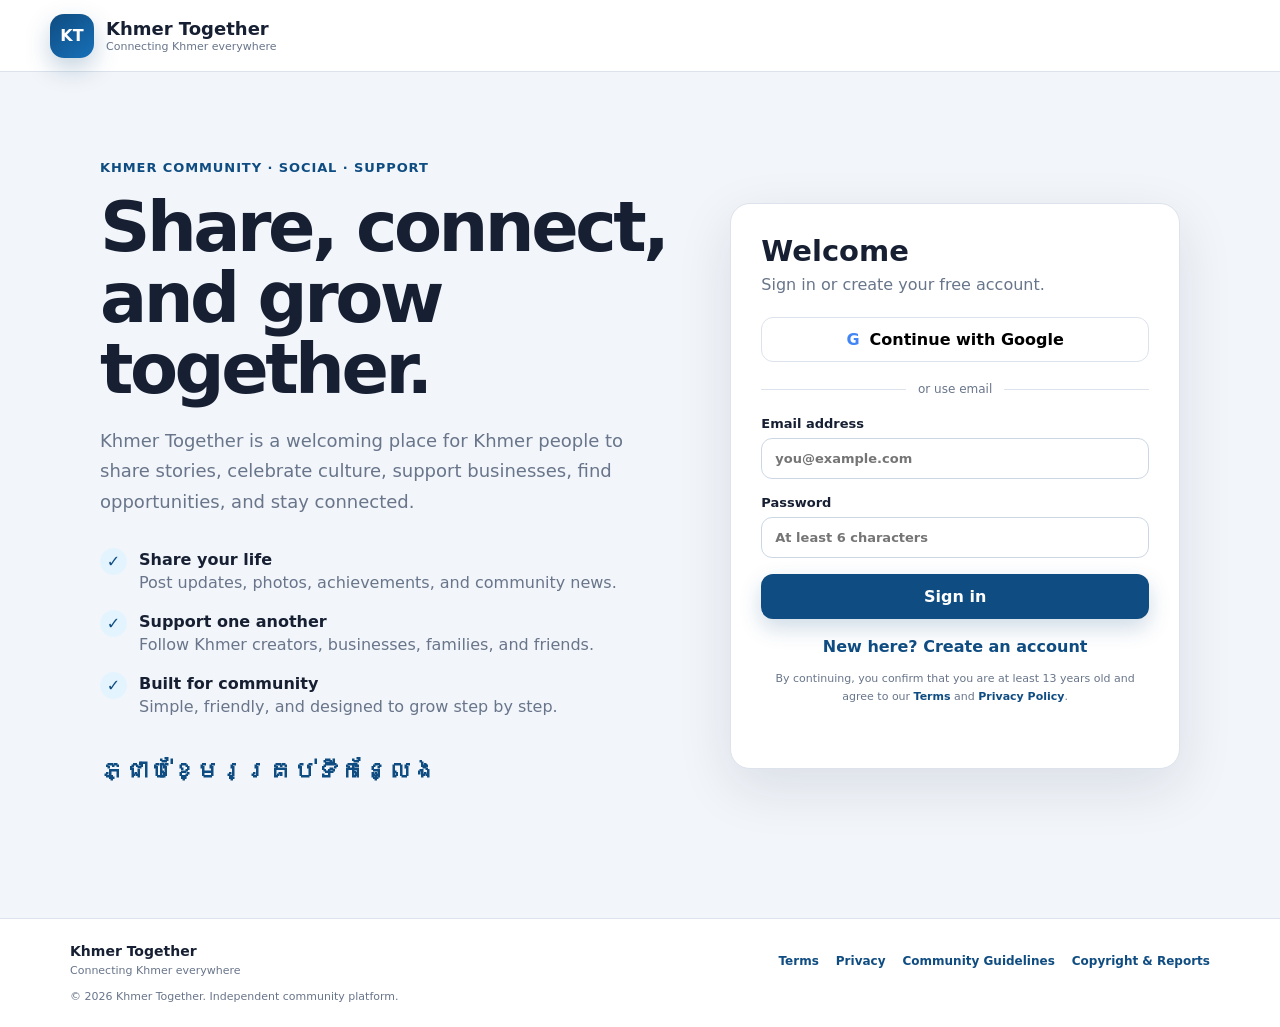
==== index.html @ f13e1568 "Add files via upload" ====
<!doctype html>
<html lang="en">
<head>
  <meta charset="utf-8">
  <meta name="viewport" content="width=device-width,initial-scale=1">
  <meta name="description" content="Khmer Together — a welcoming social community connecting Khmer people everywhere.">
  <meta name="theme-color" content="#0f4c81">
  <title>Khmer Together</title>
  <link rel="icon" href="/favicon.svg" type="image/svg+xml">
  <link rel="stylesheet" href="/styles.css">
</head>
<body>
  <div id="toast" class="toast" role="status" aria-live="polite"></div>
  <div id="connectionBanner" class="connection-banner hidden" role="status" aria-live="polite">
    <span aria-hidden="true">●</span>
    You are offline. Some information may be outdated until your connection returns.
  </div>

  <header class="topbar">
    <a class="brand" href="/" aria-label="Khmer Together home">
      <span class="brand-mark">KT</span>
      <span>
        <strong>Khmer Together</strong>
        <small>Connecting Khmer everywhere</small>
      </span>
    </a>

    <nav id="topActions" class="top-actions hidden">
      <button id="messageTopButton" class="message-top-button" type="button" aria-label="Open messages" title="Messages">
        <span aria-hidden="true">✉</span>
        <strong id="messageTopBadge" class="message-badge hidden">0</strong>
      </button>
      <button id="notificationBell" class="notification-bell" type="button" aria-label="Open notifications" title="Notifications">
        <span aria-hidden="true">🔔</span>
        <strong id="notificationBellBadge" class="notification-badge hidden">0</strong>
      </button>
      <button id="newPostTop" class="button small primary" type="button">Create post</button>
      <button id="signOutButton" class="button small ghost" type="button">Sign out</button>
    </nav>
  </header>

  <main>
    <section id="authView" class="auth-shell">
      <div class="hero">
        <span class="eyebrow">KHMER COMMUNITY · SOCIAL · SUPPORT</span>
        <h1>Share, connect, and grow together.</h1>
        <p>
          Khmer Together is a welcoming place for Khmer people to share stories,
          celebrate culture, support businesses, find opportunities, and stay connected.
        </p>
        <div class="hero-points">
          <div><span>✓</span><p><strong>Share your life</strong><br>Post updates, photos, achievements, and community news.</p></div>
          <div><span>✓</span><p><strong>Support one another</strong><br>Follow Khmer creators, businesses, families, and friends.</p></div>
          <div><span>✓</span><p><strong>Built for community</strong><br>Simple, friendly, and designed to grow step by step.</p></div>
        </div>
        <p class="khmer-tagline" lang="km">ភ្ជាប់ខ្មែរគ្រប់ទីកន្លែង</p>
      </div>

      <section class="auth-card" aria-labelledby="authTitle">
        <h2 id="authTitle">Welcome</h2>
        <p class="muted">Sign in or create your free account.</p>

        <button id="googleButton" class="button google" type="button">
          <span class="google-icon">G</span> Continue with Google
        </button>

        <div class="divider"><span>or use email</span></div>

        <form id="authForm">
          <label>
            Email address
            <input id="emailInput" type="email" autocomplete="email" required placeholder="you@example.com">
          </label>
          <label>
            Password
            <input id="passwordInput" type="password" autocomplete="current-password" minlength="6" required placeholder="At least 6 characters">
          </label>
          <button id="emailAuthButton" class="button primary full" type="submit">Sign in</button>
        </form>

        <button id="toggleAuthMode" class="text-button" type="button">
          New here? Create an account
        </button>

        <p class="auth-legal-note">
          By continuing, you confirm that you are at least 13 years old and agree to our
          <a href="/terms.html">Terms</a> and
          <a href="/privacy.html">Privacy Policy</a>.
        </p>

        <p id="authMessage" class="form-message" role="status"></p>
      </section>
    </section>

    <section id="appView" class="app-shell hidden">
      <aside class="sidebar card">
        <button id="myProfileSummary" class="profile-summary profile-summary-button" type="button" aria-label="Open your public profile">
          <div id="myAvatar" class="avatar large">KT</div>
          <div>
            <strong id="myName">Khmer Together Member</strong>
            <span id="myUsername">@member</span>
          </div>
        </button>

        <button id="editProfileButton" class="button ghost full" type="button">Edit profile</button>
        <button id="mobileSignOutButton" class="button ghost full mobile-sign-out-button" type="button">Sign out</button>

        <nav class="side-nav" aria-label="Main navigation">
          <button class="nav-item active" data-feed="all" type="button"><span>⌂</span> Community feed</button>
          <button class="nav-item" data-feed="following" type="button"><span>♡</span> Following</button>
          <button id="messagesNav" class="nav-item message-nav-item" data-feed="messages" type="button">
            <span>✉</span> Messages
            <strong id="messageNavBadge" class="nav-message-badge hidden">0</strong>
          </button>
          <button id="notificationsNav" class="nav-item notification-nav-item" data-feed="notifications" type="button">
            <span>♢</span> Notifications
            <strong id="notificationNavBadge" class="nav-notification-badge hidden">0</strong>
          </button>
          <button id="membersNav" class="nav-item" data-feed="members" type="button"><span>⌕</span> Find members</button>
          <button id="blockedUsersNav" class="nav-item" data-feed="blocked" type="button"><span>⊘</span> Blocked users</button>
          <button id="accountSettingsNav" class="nav-item" data-feed="settings" type="button"><span>⚙</span> Account settings</button>
          <button id="adminReportsNav" class="nav-item admin-nav hidden" data-feed="admin" type="button"><span>⚑</span> Admin reports</button>
        </nav>

        <div class="community-note">
          <strong>Khmer Together</strong>
          <p>Be kind, respectful, helpful, and proud of our community.</p>
        </div>
      </aside>

      <section class="feed-column">
        <section id="composerCard" class="composer card">
          <div class="composer-row">
            <div id="composerAvatar" class="avatar">KT</div>
            <button id="openComposerButton" class="composer-prompt" type="button">
              Share something with the Khmer community…
            </button>
          </div>
        </section>

        <div id="feedHeading" class="feed-heading">
          <div>
            <button id="sharedPostBackButton" class="shared-post-back hidden" type="button">← Back to community feed</button>
            <h2 id="feedTitle">Community feed</h2>
            <p id="feedSubtitle">Latest posts from Khmer Together members.</p>
          </div>
          <button id="refreshButton" class="icon-button" type="button" title="Refresh feed" aria-label="Refresh feed">↻</button>
        </div>

        <div id="loadingFeed" class="loading-card card">Loading community posts…</div>
        <div id="emptyFeed" class="empty-card card hidden">
          <div class="empty-icon">✦</div>
          <h3>No posts yet</h3>
          <p>Be the first person to share something with the community.</p>
          <button id="emptyCreatePost" class="button primary" type="button">Create the first post</button>
        </div>
        <div id="feed" class="feed"></div>

        <section id="accountSettingsView" class="account-settings-view hidden" aria-labelledby="accountSettingsTitle">
          <div class="settings-page-header">
            <div>
              <span class="mini-badge">ACCOUNT &amp; SECURITY</span>
              <h2 id="accountSettingsTitle">Account settings</h2>
              <p>Manage your sign-in information, sessions, and account.</p>
            </div>
          </div>

          <section class="card settings-card account-overview-card">
            <div class="settings-card-heading">
              <div>
                <h3>Your account</h3>
                <p>Your current Khmer Together sign-in information.</p>
              </div>
            </div>
            <dl class="account-details-list">
              <div><dt>Email</dt><dd id="settingsCurrentEmail">—</dd></div>
              <div><dt>Username</dt><dd id="settingsCurrentUsername">@member</dd></div>
              <div><dt>Sign-in method</dt><dd id="settingsProvider">—</dd></div>
            </dl>
          </section>

          <section class="card settings-card">
            <div class="settings-card-heading">
              <div>
                <h3>Change email</h3>
                <p>Enter the new email address you want to use.</p>
              </div>
            </div>
            <form id="changeEmailForm" class="settings-form">
              <label>
                New email address
                <input id="newEmailInput" type="email" maxlength="254" autocomplete="email" required placeholder="new-email@example.com">
              </label>
              <p id="changeEmailMessage" class="form-message" role="status"></p>
              <button id="changeEmailButton" class="button primary" type="submit">Update email</button>
            </form>
          </section>

          <section class="card settings-card">
            <div class="settings-card-heading">
              <div>
                <h3>Change password</h3>
                <p>Use at least 12 characters. Google users can create a password here.</p>
              </div>
            </div>
            <form id="changePasswordForm" class="settings-form">
              <div class="settings-two-column">
                <label>
                  Current password (optional)
                  <input id="currentPasswordInput" type="password" maxlength="200" autocomplete="current-password" placeholder="Only if your account uses one">
                </label>
                <label>
                  Verification code (optional)
                  <input id="passwordNonceInput" inputmode="numeric" maxlength="20" autocomplete="one-time-code" placeholder="Code sent by email">
                </label>
              </div>
              <div class="settings-two-column">
                <label>
                  New password
                  <input id="newPasswordInput" type="password" minlength="12" maxlength="200" autocomplete="new-password" required placeholder="At least 12 characters">
                </label>
                <label>
                  Confirm new password
                  <input id="confirmPasswordInput" type="password" minlength="12" maxlength="200" autocomplete="new-password" required placeholder="Type it again">
                </label>
              </div>
              <div class="settings-inline-actions">
                <button id="changePasswordButton" class="button primary" type="submit">Update password</button>
                <button id="sendPasswordCodeButton" class="button ghost" type="button">Send verification code</button>
              </div>
              <p id="changePasswordMessage" class="form-message" role="status"></p>
            </form>
          </section>

          <section class="card settings-card">
            <div class="settings-card-heading">
              <div>
                <h3>Signed-in devices</h3>
                <p>End Khmer Together sessions on this device and your other devices.</p>
              </div>
            </div>
            <button id="signOutEverywhereButton" class="button ghost" type="button">Sign out on all devices</button>
            <p id="signOutEverywhereMessage" class="form-message" role="status"></p>
          </section>

          <section class="card settings-card danger-zone-card">
            <div class="settings-card-heading">
              <div>
                <span class="danger-kicker">DANGER ZONE</span>
                <h3>Delete account permanently</h3>
                <p>This removes your active profile, posts, comments, likes, follows, messages, notifications, reports, uploaded photos, and sent voice recordings. This cannot be undone.</p>
              </div>
            </div>
            <button id="openDeleteAccountButton" class="button danger-button" type="button">Delete my account</button>
          </section>
        </section>

        <section id="messagesView" class="messages-view hidden" aria-labelledby="messagesTitle">
          <div class="messages-page-header">
            <div>
              <span class="mini-badge">PRIVATE CONVERSATIONS</span>
              <h2 id="messagesTitle">Messages</h2>
              <p id="messagesSummary">Your one-to-one conversations.</p>
            </div>
            <button id="messagesRefreshButton" class="icon-button" type="button" title="Refresh messages" aria-label="Refresh messages">↻</button>
          </div>

          <div id="messagesLoading" class="loading-card card hidden">Loading conversations…</div>
          <div id="messagesEmpty" class="empty-card card hidden">
            <div class="empty-icon">✉</div>
            <h3>No conversations yet</h3>
            <p>Open a member profile and tap Message to start a private conversation.</p>
            <button id="findMembersForMessages" class="button primary" type="button">Find members</button>
          </div>
          <div id="conversationsList" class="conversations-list"></div>
        </section>

        <section id="chatView" class="chat-view hidden" aria-labelledby="chatMemberName">
          <div class="chat-page-header card">
            <button id="chatBackButton" class="chat-back-button" type="button" aria-label="Back to messages">←</button>
            <button id="chatMemberButton" class="chat-member-button" type="button" aria-label="Open member profile">
              <span id="chatMemberAvatar" class="avatar chat-member-avatar">KT</span>
              <span>
                <strong id="chatMemberName">Khmer Together Member</strong>
                <small id="chatMemberUsername">@member</small>
              </span>
            </button>
            <div class="chat-header-actions">
              <button id="chatReportButton" class="chat-header-button" type="button">Report</button>
              <button id="chatBlockButton" class="chat-header-button danger" type="button">Block</button>
            </div>
          </div>

          <div id="chatPrivacyNote" class="chat-privacy-note">Only you and this member can read these messages.</div>
          <div id="chatBlockedNotice" class="chat-blocked-notice card hidden">
            Messaging is unavailable because one of you has blocked the other. You can still read the conversation history.
          </div>
          <div id="chatLoading" class="loading-card card hidden">Loading messages…</div>
          <div id="chatEmpty" class="chat-empty card hidden">
            <span>👋</span>
            <h3>Start the conversation</h3>
            <p>Send a friendly private message.</p>
          </div>
          <div id="chatMessages" class="chat-messages" aria-live="polite"></div>

          <form id="chatComposer" class="chat-composer card">
            <div id="chatAttachmentPreview" class="chat-attachment-preview hidden">
              <div id="chatImageDraft" class="chat-image-draft multi-chat-image-draft hidden">
                <div class="chat-image-draft-title">
                  <div>
                    <strong id="chatImageDraftInfo">Photos ready</strong>
                    <span>Private to this conversation</span>
                  </div>
                </div>
                <div id="chatImageDraftGrid" class="chat-image-draft-grid"></div>
              </div>
              <div id="chatAudioDraft" class="chat-audio-draft hidden">
                <span class="voice-draft-icon" aria-hidden="true">🎙</span>
                <div>
                  <strong>Voice message ready</strong>
                  <span id="chatAudioDraftInfo">0:00</span>
                  <audio id="chatAudioDraftPlayer" controls preload="metadata"></audio>
                </div>
              </div>
              <button id="removeChatAttachmentButton" class="remove-chat-attachment" type="button">Remove</button>
            </div>

            <div id="chatRecordingPanel" class="chat-recording-panel hidden" role="status">
              <span class="recording-dot" aria-hidden="true"></span>
              <strong>Recording</strong>
              <time id="chatRecordingTime">0:00</time>
              <button id="stopVoiceRecordingButton" type="button">Stop</button>
              <button id="cancelVoiceRecordingButton" type="button">Cancel</button>
            </div>

            <div class="chat-composer-main">
              <div class="chat-media-actions" aria-label="Message attachments">
                <input id="chatPhotoInput" class="hidden" type="file" multiple accept="image/jpeg,image/png,image/gif,image/webp">
                <button id="chatPhotoButton" class="chat-media-button" type="button" title="Add photo" aria-label="Add photo">
                  <span aria-hidden="true">📷</span><small>Photo</small>
                </button>
                <button id="chatVoiceButton" class="chat-media-button" type="button" title="Record voice message" aria-label="Record voice message">
                  <span aria-hidden="true">🎙</span><small>Voice</small>
                </button>
              </div>
              <label class="sr-only" for="chatMessageInput">Message</label>
              <textarea id="chatMessageInput" maxlength="2000" rows="1" placeholder="Write a private message…"></textarea>
              <button id="sendMessageButton" class="button primary" type="submit">Send</button>
            </div>
            <small class="chat-media-note">Photos: up to 5, 10 MB each and 30 MB total. Voice: up to 5 minutes. Attachments stay private.</small>
          </form>
          <p id="chatMessageStatus" class="form-message" role="status"></p>
        </section>

        <section id="notificationsView" class="notifications-view hidden" aria-labelledby="notificationsTitle">
          <div class="notifications-page-header">
            <div>
              <span class="mini-badge">YOUR ACTIVITY</span>
              <h2 id="notificationsTitle">Notifications</h2>
              <p id="notificationsSummary">See new followers, likes, and comments.</p>
            </div>
            <div class="notifications-header-actions">
              <button id="markAllNotificationsRead" class="button small ghost" type="button">Mark all read</button>
              <button id="notificationsRefreshButton" class="icon-button" type="button" title="Refresh notifications" aria-label="Refresh notifications">↻</button>
            </div>
          </div>

          <div class="notification-filters" role="group" aria-label="Notification filter">
            <button class="notification-filter active" data-notification-filter="all" type="button">All</button>
            <button class="notification-filter" data-notification-filter="unread" type="button">Unread</button>
          </div>

          <div id="notificationsLoading" class="loading-card card hidden">Loading notifications…</div>
          <div id="notificationsEmpty" class="empty-card card hidden">
            <div class="empty-icon">✓</div>
            <h3 id="notificationsEmptyTitle">No notifications yet</h3>
            <p id="notificationsEmptyText">New followers, likes, and comments will appear here.</p>
          </div>
          <div id="notificationsList" class="notifications-list"></div>
        </section>

        <section id="membersView" class="members-view hidden" aria-labelledby="membersTitle">
          <div class="members-page-header">
            <div>
              <span class="mini-badge">DISCOVER COMMUNITY</span>
              <h2 id="membersTitle">Find members</h2>
              <p>Search Khmer Together by display name or username.</p>
            </div>
            <button id="membersRefreshButton" class="icon-button" type="button" title="Refresh members" aria-label="Refresh members">↻</button>
          </div>

          <label class="member-search-box" for="memberSearchInput">
            <span aria-hidden="true">⌕</span>
            <input id="memberSearchInput" type="search" maxlength="80" autocomplete="off" placeholder="Search name or @username">
            <button id="memberSearchClearButton" class="member-search-clear hidden" type="button" aria-label="Clear member search">×</button>
          </label>

          <p id="memberSearchSummary" class="member-search-summary">Loading members…</p>
          <div id="membersLoading" class="loading-card card hidden">Loading members…</div>
          <div id="membersEmpty" class="empty-card card hidden">
            <div class="empty-icon">⌕</div>
            <h3>No members found</h3>
            <p>Try a different name or username.</p>
          </div>
          <div id="membersList" class="members-list"></div>
        </section>

        <section id="memberProfileView" class="member-profile-view hidden" aria-labelledby="memberProfileName">
          <button id="memberProfileBackButton" class="profile-back-button" type="button">← Back</button>

          <div id="memberProfileLoading" class="loading-card card hidden">Loading member profile…</div>
          <div id="memberProfileError" class="empty-card card hidden">
            <div class="empty-icon">!</div>
            <h3>Profile unavailable</h3>
            <p id="memberProfileErrorText">This member may no longer be available.</p>
          </div>

          <article id="memberProfileCard" class="card member-profile-card hidden">
            <div id="memberProfileAvatar" class="avatar member-profile-avatar">KT</div>
            <div class="member-profile-identity">
              <span id="memberProfileYouBadge" class="mini-badge hidden">YOUR PROFILE</span>
              <h2 id="memberProfileName">Khmer Together Member</h2>
              <p id="memberProfileUsername">@member</p>
              <p id="memberProfileBio" class="member-profile-bio">No bio yet.</p>
            </div>

            <div id="memberProfileActions" class="member-profile-actions"></div>

            <div class="member-profile-stats" aria-label="Profile statistics">
              <div><strong id="memberProfilePostCount">0</strong><span>Posts</span></div>
              <div><strong id="memberProfileFollowerCount">0</strong><span>Followers</span></div>
              <div><strong id="memberProfileFollowingCount">0</strong><span>Following</span></div>
            </div>
          </article>

          <div id="memberPostsHeading" class="member-posts-heading hidden">
            <div>
              <h3>Posts</h3>
              <p id="memberPostsSummary">Recent posts from this member.</p>
            </div>
          </div>

          <div id="memberPostsEmpty" class="empty-card card hidden">
            <div class="empty-icon">✦</div>
            <h3>No posts yet</h3>
            <p>This member has not shared anything yet.</p>
          </div>
          <div id="memberPostsList" class="feed member-posts-list"></div>
        </section>

        <section id="adminReportsView" class="admin-reports-view hidden" aria-labelledby="adminReportsTitle">
          <div class="admin-page-header">
            <div>
              <span class="mini-badge">PRIVATE ADMIN</span>
              <h2 id="adminReportsTitle">Community reports</h2>
              <p id="adminSummary">Loading reports…</p>
            </div>
            <button id="adminRefreshButton" class="icon-button" type="button" title="Refresh reports" aria-label="Refresh reports">↻</button>
          </div>

          <label class="admin-filter">
            Show reports
            <select id="adminStatusFilter">
              <option value="open">Open</option>
              <option value="reviewing">Reviewing</option>
              <option value="resolved">Resolved</option>
              <option value="dismissed">Dismissed</option>
              <option value="all">All reports</option>
            </select>
          </label>

          <div id="adminReportsLoading" class="loading-card card hidden">Loading private reports…</div>
          <div id="adminReportsEmpty" class="empty-card card hidden">
            <div class="empty-icon">✓</div>
            <h3>No reports in this section</h3>
            <p>There is nothing that needs review here.</p>
          </div>
          <div id="adminReportsList" class="admin-reports-list"></div>
        </section>

        <section id="blockedUsersView" class="blocked-users-view hidden" aria-labelledby="blockedUsersTitle">
          <div class="blocked-page-header">
            <div>
              <span class="mini-badge">PRIVACY &amp; SAFETY</span>
              <h2 id="blockedUsersTitle">Blocked users</h2>
              <p id="blockedUsersSummary">People you block cannot follow, like, or comment on your posts.</p>
            </div>
            <button id="blockedUsersRefreshButton" class="icon-button" type="button" title="Refresh blocked users" aria-label="Refresh blocked users">↻</button>
          </div>

          <div id="blockedUsersLoading" class="loading-card card hidden">Loading blocked users…</div>
          <div id="blockedUsersEmpty" class="empty-card card hidden">
            <div class="empty-icon">✓</div>
            <h3>You have not blocked anyone</h3>
            <p>Blocked members will appear here so you can unblock them later.</p>
          </div>
          <div id="blockedUsersList" class="blocked-users-list"></div>
        </section>
      </section>

      <aside class="rightbar">
        <section class="card welcome-card">
          <span class="mini-badge">WELCOME</span>
          <h3>Stronger together</h3>
          <p>Celebrate Khmer culture, support Khmer businesses, and help community members succeed.</p>
        </section>

        <section class="card guidelines">
          <h3>Community guidelines</h3>
          <ul>
            <li>Use your real identity.</li>
            <li>Be respectful and helpful.</li>
            <li>No scams, hate, or harassment.</li>
            <li>Report unsafe content.</li>
          </ul>
        </section>
      </aside>
    </section>
  </main>


  <nav id="mobileBottomNav" class="mobile-bottom-nav hidden" aria-label="Mobile navigation">
    <button id="mobileFeedNav" class="mobile-nav-item active" data-feed="all" type="button">
      <span class="mobile-nav-icon" aria-hidden="true">⌂</span>
      <small>Feed</small>
    </button>

    <button id="mobileMessagesNav" class="mobile-nav-item" data-feed="messages" type="button">
      <span class="mobile-nav-icon" aria-hidden="true">✉</span>
      <small>Messages</small>
      <strong id="mobileMessageBadge" class="mobile-nav-badge hidden">0</strong>
    </button>

    <button id="mobileCreatePostButton" class="mobile-nav-item mobile-create-item" type="button" aria-label="Create post">
      <span class="mobile-create-icon" aria-hidden="true">＋</span>
      <small>Create</small>
    </button>

    <button id="mobileNotificationsNav" class="mobile-nav-item" data-feed="notifications" type="button">
      <span class="mobile-nav-icon" aria-hidden="true">♢</span>
      <small>Alerts</small>
      <strong id="mobileNotificationBadge" class="mobile-nav-badge hidden">0</strong>
    </button>

    <button id="mobileMoreButton" class="mobile-nav-item" type="button" aria-haspopup="dialog" aria-controls="mobileMoreDialog">
      <span class="mobile-nav-icon" aria-hidden="true">☰</span>
      <small>More</small>
    </button>
  </nav>

  <footer class="site-footer">
    <div class="site-footer-inner">
      <div>
        <strong>Khmer Together</strong>
        <span>Connecting Khmer everywhere</span>
      </div>
      <nav aria-label="Legal and safety">
        <a href="/terms.html">Terms</a>
        <a href="/privacy.html">Privacy</a>
        <a href="/guidelines.html">Community Guidelines</a>
        <a href="/copyright.html">Copyright &amp; Reports</a>
      </nav>
      <small>© 2026 Khmer Together. Independent community platform.</small>
    </div>
  </footer>

  <dialog id="mobileMoreDialog" class="mobile-more-dialog">
    <section class="mobile-more-sheet">
      <div class="mobile-more-handle" aria-hidden="true"></div>

      <div class="mobile-more-header">
        <button id="mobileMoreProfileButton" class="mobile-more-profile" type="button">
          <span id="mobileMoreAvatar" class="avatar">KT</span>
          <span>
            <strong id="mobileMoreName">Khmer Together Member</strong>
            <small id="mobileMoreUsername">@member</small>
          </span>
        </button>
        <button type="button" class="close-button" aria-label="Close">×</button>
      </div>

      <nav class="mobile-more-menu" aria-label="More navigation">
        <button class="mobile-more-item" data-feed="following" type="button">
          <span aria-hidden="true">♡</span>
          <strong>Following</strong>
        </button>
        <button class="mobile-more-item" data-feed="members" type="button">
          <span aria-hidden="true">⌕</span>
          <strong>Find members</strong>
        </button>
        <button class="mobile-more-item" data-feed="blocked" type="button">
          <span aria-hidden="true">⊘</span>
          <strong>Blocked users</strong>
        </button>
        <button class="mobile-more-item" data-feed="settings" type="button">
          <span aria-hidden="true">⚙</span>
          <strong>Account settings</strong>
        </button>
        <button id="mobileMoreAdminButton" class="mobile-more-item hidden" data-feed="admin" type="button">
          <span aria-hidden="true">⚑</span>
          <strong>Admin reports</strong>
        </button>
        <button id="mobileMoreSignOutButton" class="mobile-more-item danger" type="button">
          <span aria-hidden="true">↪</span>
          <strong>Sign out</strong>
        </button>
      </nav>

      <div class="mobile-more-legal">
        <a href="/terms.html">Terms</a>
        <a href="/privacy.html">Privacy</a>
        <a href="/guidelines.html">Guidelines</a>
      </div>
    </section>
  </dialog>

  <dialog id="deleteAccountDialog" class="modal danger-modal">
    <form id="deleteAccountForm" method="dialog">
      <div class="modal-header">
        <div>
          <span class="danger-kicker">PERMANENT ACTION</span>
          <h2>Delete your account?</h2>
          <p>Your account and active Khmer Together data cannot be restored.</p>
        </div>
        <button type="button" class="close-button" aria-label="Close">×</button>
      </div>

      <div class="delete-warning-box">
        <strong>Before continuing</strong>
        <ul>
          <li>Your profile and community activity will be removed.</li>
          <li>Your private conversations, sent message photos, and sent voice recordings will be removed.</li>
          <li>You will immediately lose access to this account.</li>
        </ul>
      </div>

      <label>
        Type your username: <strong id="deleteExpectedUsername">member</strong>
        <input id="deleteUsernameInput" maxlength="30" autocomplete="off" required placeholder="Your username without @">
      </label>

      <label>
        Type <strong>DELETE</strong>
        <input id="deleteWordInput" maxlength="6" autocomplete="off" required placeholder="DELETE">
      </label>

      <label class="delete-understanding-row">
        <input id="deleteUnderstandingCheckbox" type="checkbox" required>
        <span>I understand that this action cannot be undone.</span>
      </label>

      <p id="deleteAccountMessage" class="form-message" role="status"></p>
      <button id="confirmDeleteAccountButton" class="button danger-button full" type="submit">Permanently delete account</button>
    </form>
  </dialog>

  <dialog id="postDialog" class="modal">
    <form id="postForm" method="dialog">
      <div class="modal-header">
        <div>
          <h2>Create post</h2>
          <p>Share with the Khmer Together community.</p>
        </div>
        <button type="button" class="close-button" aria-label="Close">×</button>
      </div>

      <label>
        Your message
        <textarea id="postBody" maxlength="2000" placeholder="What would you like to share?"></textarea>
      </label>

      <label class="upload-box" for="postImage">
        <span class="upload-icon">＋</span>
        <strong>Add up to five photos</strong>
        <small>JPG, PNG, GIF, or WebP — 10 MB each, 30 MB total</small>
        <input id="postImage" type="file" multiple accept="image/jpeg,image/png,image/gif,image/webp">
      </label>

      <div id="imagePreviewWrap" class="multi-image-preview-wrap hidden">
        <div class="multi-image-preview-heading">
          <strong id="postPhotoCount">0 of 5 photos selected</strong>
          <button id="removeImageButton" class="text-button danger-text" type="button">Remove all</button>
        </div>
        <div id="imagePreviewGrid" class="multi-image-preview-grid"></div>
      </div>

      <p id="postMessage" class="form-message" role="status"></p>
      <button id="publishButton" class="button primary full" type="submit">Publish post</button>
    </form>
  </dialog>

  <dialog id="profileDialog" class="modal">
    <form id="profileForm" method="dialog">
      <div class="modal-header">
        <div>
          <h2>Edit profile</h2>
          <p>Help the community know who you are.</p>
        </div>
        <button type="button" class="close-button" aria-label="Close">×</button>
      </div>

      <section class="profile-photo-editor" aria-label="Profile picture">
        <div id="profilePhotoPreview" class="avatar profile-photo-preview">KT</div>
        <div class="profile-photo-actions">
          <label class="button ghost small photo-upload-button" for="profilePhotoInput">
            Choose profile picture
            <input id="profilePhotoInput" type="file" accept="image/jpeg,image/png,image/webp">
          </label>
          <button id="removeProfilePhotoButton" class="text-button danger-text" type="button">Remove picture</button>
          <small>JPG, PNG, or WebP — maximum 5 MB.</small>
        </div>
      </section>

      <label>
        Display name
        <input id="profileName" maxlength="80" required placeholder="Your full name">
      </label>
      <label>
        Username
        <div class="username-field"><span>@</span><input id="profileUsername" maxlength="30" pattern="[a-zA-Z0-9_]{3,30}" required placeholder="david_yanna"></div>
        <small>3–30 letters, numbers, or underscores.</small>
      </label>
      <label>
        Bio
        <textarea id="profileBio" maxlength="240" placeholder="Tell the Khmer community a little about yourself."></textarea>
      </label>

      <p id="profileMessage" class="form-message" role="status"></p>
      <button id="saveProfileButton" class="button primary full" type="submit">Save profile</button>
    </form>
  </dialog>


  <dialog id="reportDialog" class="modal">
    <form id="reportForm" method="dialog">
      <div class="modal-header">
        <div>
          <h2>Report post</h2>
          <p>Your report is private and will be saved for review.</p>
        </div>
        <button type="button" class="close-button" aria-label="Close">×</button>
      </div>

      <label>
        Reason
        <select id="reportReason" required>
          <option value="">Select a reason</option>
          <option value="spam_scam">Spam or scam</option>
          <option value="harassment">Harassment or bullying</option>
          <option value="hate">Hate or dangerous content</option>
          <option value="inappropriate">Inappropriate content</option>
          <option value="other">Other</option>
        </select>
      </label>

      <label>
        Details (optional)
        <textarea id="reportDetails" maxlength="500" placeholder="Tell us what is wrong with this post."></textarea>
      </label>

      <p id="reportMessage" class="form-message" role="status"></p>
      <button id="submitReportButton" class="button primary full" type="submit">Submit report</button>
    </form>
  </dialog>

  <dialog id="conversationReportDialog" class="modal">
    <form id="conversationReportForm" method="dialog">
      <div class="modal-header">
        <div>
          <h2>Report conversation</h2>
          <p>Your reason and details will be reviewed. Private message contents are not automatically shared.</p>
        </div>
        <button type="button" class="close-button" aria-label="Close">×</button>
      </div>

      <div id="reportedConversationMember" class="reported-member-preview"></div>

      <label>
        Reason
        <select id="conversationReportReason" required>
          <option value="">Select a reason</option>
          <option value="spam_scam">Spam or scam messages</option>
          <option value="harassment">Harassment or bullying</option>
          <option value="unsafe_message">Threatening or unsafe messages</option>
          <option value="other">Other</option>
        </select>
      </label>

      <label>
        Details
        <textarea id="conversationReportDetails" maxlength="500" required placeholder="Explain what happened. Do not include private information you do not want reviewed."></textarea>
      </label>

      <p id="conversationReportMessage" class="form-message" role="status"></p>
      <button id="submitConversationReportButton" class="button primary full" type="submit">Submit conversation report</button>
    </form>
  </dialog>

  <dialog id="memberReportDialog" class="modal">
    <form id="memberReportForm" method="dialog">
      <div class="modal-header">
        <div>
          <h2>Report member</h2>
          <p>Your report is private and will be reviewed by the administrator.</p>
        </div>
        <button type="button" class="close-button" aria-label="Close">×</button>
      </div>

      <div id="reportedMemberPreview" class="reported-member-preview"></div>

      <label>
        Reason
        <select id="memberReportReason" required>
          <option value="">Select a reason</option>
          <option value="impersonation">Fake account or impersonation</option>
          <option value="spam_scam">Spam or scam</option>
          <option value="harassment">Harassment or bullying</option>
          <option value="unsafe_account">Unsafe or suspicious account</option>
          <option value="other">Other</option>
        </select>
      </label>

      <label>
        Details (optional)
        <textarea id="memberReportDetails" maxlength="500" placeholder="Explain why this member should be reviewed."></textarea>
      </label>

      <p id="memberReportMessage" class="form-message" role="status"></p>
      <button id="submitMemberReportButton" class="button primary full" type="submit">Submit member report</button>
    </form>
  </dialog>

  <dialog id="photoViewerDialog" class="photo-viewer-dialog">
    <button id="closePhotoViewerButton" class="photo-viewer-close" type="button" aria-label="Close photo viewer">×</button>
    <button id="previousPhotoButton" class="photo-viewer-nav previous" type="button" aria-label="Previous photo">‹</button>
    <figure>
      <img id="photoViewerImage" alt="Large photo">
      <figcaption id="photoViewerCaption">Photo 1 of 1</figcaption>
    </figure>
    <button id="nextPhotoButton" class="photo-viewer-nav next" type="button" aria-label="Next photo">›</button>
  </dialog>

  <template id="postTemplate">
    <article class="post-card card">
      <header class="post-header">
        <div class="post-author">
          <div class="avatar post-avatar"></div>
          <div>
            <strong class="post-name"></strong>
            <span><span class="post-username"></span> · <time class="post-time"></time></span>
          </div>
        </div>
        <div class="post-actions-top">
          <button class="follow-button button small ghost" type="button"></button>
          <button class="report-post post-control hidden" type="button">Report</button>
          <button class="delete-post post-control danger hidden" type="button">Delete</button>
        </div>
      </header>

      <p class="post-body"></p>
      <div class="post-gallery hidden" aria-label="Post photos"></div>

      <div class="post-stats">
        <span class="like-count">0 likes</span>
        <span class="comment-count">0 comments</span>
      </div>

      <div class="post-actions">
        <button class="like-button" type="button"><span>♡</span> Like</button>
        <button class="comment-focus" type="button"><span>◯</span> Comment</button>
        <button class="share-button" type="button" aria-haspopup="menu" aria-expanded="false"><span>↗</span> Share</button>
      </div>

      <div class="comments"></div>

      <form class="comment-form">
        <div class="avatar comment-avatar"></div>
        <input class="comment-input" maxlength="500" required placeholder="Write a comment…">
        <button class="comment-submit" type="submit" aria-label="Post comment">➤</button>
      </form>
    </article>
  </template>

  <script type="module" src="/app.js"></script>
</body>
</html>
---- styles.css ----
:root{--blue:#0f4c81;--blue-2:#0a3962;--red:#c62828;--gold:#f3b33d;--ink:#172033;--muted:#68758a;--line:#dce3ec;--soft:#f4f7fb;--card:#fff;--good:#087f5b;--bad:#b42318;--shadow:0 18px 55px rgba(24,50,82,.11)}
*{box-sizing:border-box}html{scroll-behavior:smooth}body{margin:0;background:#f2f5f9;color:var(--ink);font-family:Inter,ui-sans-serif,system-ui,-apple-system,BlinkMacSystemFont,"Segoe UI",sans-serif}button,input,textarea{font:inherit}button{cursor:pointer}.hidden{display:none!important}
.topbar{position:sticky;top:0;z-index:30;height:72px;background:rgba(255,255,255,.95);backdrop-filter:blur(14px);border-bottom:1px solid var(--line);display:flex;align-items:center;justify-content:space-between;padding:0 max(20px,calc((100vw - 1180px)/2))}
.brand{display:flex;align-items:center;gap:12px;text-decoration:none;color:var(--ink)}.brand-mark{width:44px;height:44px;border-radius:14px;display:grid;place-items:center;background:linear-gradient(145deg,var(--blue),#1770b8);color:#fff;font-weight:900;box-shadow:0 10px 25px rgba(15,76,129,.25)}.brand strong{display:block;font-size:18px}.brand small{display:block;color:var(--muted);font-size:11px;margin-top:1px}.top-actions{display:flex;gap:9px}
.button{border:1px solid transparent;border-radius:12px;padding:12px 17px;font-weight:800;transition:.18s}.button:hover{transform:translateY(-1px)}.button.primary{background:var(--blue);color:#fff;box-shadow:0 9px 22px rgba(15,76,129,.2)}.button.primary:hover{background:var(--blue-2)}.button.ghost{background:#fff;border-color:var(--line);color:var(--ink)}.button.google{width:100%;background:#fff;border-color:var(--line);display:flex;justify-content:center;align-items:center;gap:10px}.button.small{padding:9px 13px;font-size:13px}.button.full{width:100%}.google-icon{font-weight:900;color:#4285f4}
.auth-shell{max-width:1120px;margin:0 auto;min-height:calc(100vh - 72px);padding:56px 20px;display:grid;grid-template-columns:1.12fr .88fr;gap:58px;align-items:center}.hero{padding:20px 0}.eyebrow{font-weight:900;color:var(--blue);font-size:13px;letter-spacing:.07em}.hero h1{font-size:clamp(45px,6vw,70px);line-height:1.02;letter-spacing:-.05em;margin:16px 0 20px}.hero>p{font-size:18px;color:var(--muted);line-height:1.7;max-width:660px}
.hero-points{display:grid;gap:16px;margin-top:30px}.hero-points>div{display:flex;gap:12px;align-items:flex-start}.hero-points span{flex:0 0 27px;width:27px;height:27px;border-radius:50%;background:#e4f4ff;color:var(--blue);font-weight:900;display:grid;place-items:center}.hero-points p{margin:0;color:var(--muted);line-height:1.45}.hero-points strong{color:var(--ink)}.khmer-tagline{font-size:24px!important;color:var(--blue)!important;font-weight:800;margin-top:32px!important}
.auth-card,.card{background:var(--card);border:1px solid var(--line);box-shadow:var(--shadow);border-radius:20px}.auth-card{padding:30px}.auth-card h2{font-size:29px;margin:0 0 7px}.muted{color:var(--muted);margin:0 0 23px}.divider{display:flex;align-items:center;gap:12px;color:var(--muted);font-size:12px;margin:20px 0}.divider:before,.divider:after{content:"";height:1px;background:var(--line);flex:1}
label{display:block;font-size:13px;font-weight:800;margin-bottom:16px}input,textarea{width:100%;border:1px solid #cdd7e4;border-radius:11px;padding:12px 13px;margin-top:7px;color:var(--ink);background:#fff;outline:none}input:focus,textarea:focus{border-color:var(--blue);box-shadow:0 0 0 4px rgba(15,76,129,.1)}textarea{resize:vertical;min-height:110px}.text-button{display:block;margin:17px auto 0;border:0;background:transparent;color:var(--blue);font-weight:800}.form-message{font-size:13px;line-height:1.45;min-height:1em;margin:10px 0;color:var(--bad)}.form-message.good{color:var(--good)}
.app-shell{max-width:1180px;margin:0 auto;padding:28px 20px 55px;display:grid;grid-template-columns:245px minmax(0,610px) 255px;gap:22px;align-items:start}.sidebar{position:sticky;top:94px;padding:19px}.profile-summary{display:flex;align-items:center;gap:12px;margin-bottom:15px}.profile-summary strong{display:block}.profile-summary span{color:var(--muted);font-size:13px;display:block;margin-top:2px}.avatar{width:42px;height:42px;border-radius:50%;display:grid;place-items:center;background:linear-gradient(145deg,var(--blue),#2380c9);color:#fff;font-weight:900;flex:0 0 auto}.avatar.large{width:52px;height:52px}
.side-nav{display:grid;gap:6px;margin-top:18px;border-top:1px solid var(--line);padding-top:15px}.nav-item{border:0;background:transparent;border-radius:11px;padding:11px 12px;text-align:left;color:var(--ink);font-weight:750}.nav-item span{display:inline-block;width:24px}.nav-item:hover,.nav-item.active{background:#edf5fb;color:var(--blue)}.community-note{margin-top:20px;border-radius:14px;background:linear-gradient(145deg,#eaf5ff,#fff7e9);padding:15px}.community-note p{color:var(--muted);font-size:12px;line-height:1.45;margin:6px 0 0}
.feed-column{min-width:0}.composer{padding:16px}.composer-row{display:flex;align-items:center;gap:12px}.composer-prompt{border:1px solid var(--line);background:var(--soft);color:var(--muted);border-radius:999px;text-align:left;padding:13px 17px;flex:1}.feed-heading{display:flex;justify-content:space-between;align-items:center;margin:24px 2px 13px}.feed-heading h2{margin:0;font-size:22px}.feed-heading p{color:var(--muted);font-size:13px;margin:3px 0 0}.icon-button{border:1px solid var(--line);background:#fff;border-radius:10px;width:38px;height:38px;font-weight:900;color:var(--ink)}.icon-button.danger{color:var(--bad)}
.loading-card,.empty-card{padding:32px;text-align:center;color:var(--muted)}.empty-card h3{color:var(--ink);margin:10px 0 5px}.empty-icon{font-size:30px;color:var(--gold)}.feed{display:grid;gap:16px}.post-card{overflow:hidden}.post-header{display:flex;align-items:center;justify-content:space-between;padding:17px 18px 10px}.post-author{display:flex;align-items:center;gap:11px}.post-author strong{display:block}.post-author span{color:var(--muted);font-size:12px}.post-actions-top{display:flex;align-items:center;gap:6px}.post-body{white-space:pre-wrap;line-height:1.62;padding:5px 18px 14px;margin:0}.post-image{display:block;width:100%;max-height:600px;object-fit:cover;background:#eef2f6}
.post-stats{display:flex;justify-content:space-between;color:var(--muted);font-size:12px;padding:11px 18px;border-bottom:1px solid var(--line)}.post-actions{display:grid;grid-template-columns:1fr 1fr;padding:6px 10px;border-bottom:1px solid var(--line)}.post-actions button{border:0;background:transparent;border-radius:9px;padding:9px;color:var(--muted);font-weight:800}.post-actions button:hover{background:var(--soft)}.post-actions .liked{color:var(--red)}.comments{padding:10px 16px 0;display:grid;gap:9px}.comment{display:flex;gap:8px;align-items:flex-start}.comment-bubble{background:var(--soft);padding:8px 11px;border-radius:12px;font-size:13px;line-height:1.4}.comment-bubble strong{display:block;font-size:12px;margin-bottom:2px}.comment-form{display:flex;gap:8px;align-items:center;padding:12px 16px 16px}.comment-form input{margin:0;border-radius:999px;background:var(--soft)}.comment-form button{border:0;background:var(--blue);color:#fff;width:38px;height:38px;border-radius:50%;flex:0 0 auto}
.rightbar{position:sticky;top:94px;display:grid;gap:16px}.welcome-card,.guidelines{padding:20px}.welcome-card h3,.guidelines h3{margin:9px 0 7px}.welcome-card p,.guidelines li{color:var(--muted);font-size:13px;line-height:1.55}.mini-badge{font-size:10px;font-weight:900;letter-spacing:.08em;color:var(--blue);background:#eaf5ff;border-radius:999px;padding:5px 8px}.guidelines ul{padding-left:18px;margin-bottom:0}
.modal{border:0;border-radius:20px;padding:0;width:min(560px,calc(100vw - 28px));box-shadow:0 30px 90px rgba(10,26,46,.35)}.modal::backdrop{background:rgba(11,24,39,.58);backdrop-filter:blur(3px)}.modal form{padding:24px}.modal-header{display:flex;justify-content:space-between;gap:15px;margin-bottom:18px}.modal-header h2{margin:0}.modal-header p{margin:4px 0 0;color:var(--muted);font-size:13px}.close-button{border:0;background:var(--soft);width:38px;height:38px;border-radius:50%;font-size:23px}.upload-box{display:grid;place-items:center;text-align:center;border:1.5px dashed #b9c6d6;border-radius:14px;padding:23px;background:#f8fafc;cursor:pointer}.upload-box input{display:none}.upload-box small{color:var(--muted);margin-top:4px}.upload-icon{font-size:25px;color:var(--blue)}.image-preview-wrap{position:relative;margin-bottom:16px}.image-preview-wrap img{width:100%;max-height:350px;object-fit:cover;border-radius:14px}.remove-image{position:absolute;right:9px;top:9px;border:0;background:rgba(0,0,0,.72);color:#fff;border-radius:8px;padding:7px 9px}.username-field{display:flex;align-items:center;border:1px solid #cdd7e4;border-radius:11px;margin-top:7px;padding-left:12px}.username-field input{border:0;margin:0;box-shadow:none!important}.username-field span{color:var(--muted)}label small{display:block;color:var(--muted);font-weight:500;margin-top:5px}
.toast{position:fixed;z-index:100;left:50%;bottom:24px;transform:translate(-50%,20px);background:#172033;color:#fff;padding:12px 16px;border-radius:12px;opacity:0;pointer-events:none;transition:.2s;box-shadow:0 15px 45px rgba(0,0,0,.23)}.toast.show{opacity:1;transform:translate(-50%,0)}
@media(max-width:1000px){.app-shell{grid-template-columns:210px minmax(0,1fr)}.rightbar{display:none}}
@media(max-width:760px){.auth-shell{grid-template-columns:1fr;padding-top:28px}.hero{padding-bottom:0}.hero h1{font-size:43px}.hero-points{display:none}.app-shell{display:block;padding:16px 11px 45px}.sidebar{position:static;margin-bottom:14px}.side-nav{grid-template-columns:1fr 1fr}.community-note{display:none}.topbar{padding:0 13px}.brand small{display:none}.top-actions .ghost{display:none}.feed-heading{margin-top:18px}.post-header{align-items:flex-start}.follow-button{padding:7px 9px}}
@media(max-width:470px){.brand strong{font-size:16px}.top-actions .primary{font-size:12px;padding:9px 10px}.auth-card{padding:22px}.hero h1{font-size:38px}}


/* Khmer Together safety and profile upgrade */
button:disabled{cursor:not-allowed;opacity:.62;transform:none!important}
select{width:100%;border:1px solid #cdd7e4;border-radius:11px;padding:12px 13px;margin-top:7px;color:var(--ink);background:#fff;outline:none}
select:focus{border-color:var(--blue);box-shadow:0 0 0 4px rgba(15,76,129,.1)}
.avatar{background-size:cover;background-position:center;background-repeat:no-repeat;overflow:hidden}
.avatar.has-image{color:transparent;background-color:#e8eef5}
.profile-photo-editor{display:flex;align-items:center;gap:17px;border:1px solid var(--line);background:var(--soft);border-radius:15px;padding:15px;margin-bottom:18px}
.profile-photo-preview{width:82px;height:82px;font-size:24px;box-shadow:0 8px 22px rgba(15,76,129,.18)}
.profile-photo-actions{display:flex;flex-direction:column;align-items:flex-start;gap:7px;min-width:0}
.profile-photo-actions small{color:var(--muted);font-size:11px}
.photo-upload-button{margin:0!important;display:inline-flex!important;align-items:center;justify-content:center;cursor:pointer}
.photo-upload-button input{display:none}
.danger-text{color:var(--bad);margin:0;border:0;padding:0}
.post-control{border:1px solid var(--line);background:#fff;border-radius:9px;padding:8px 10px;font-size:12px;font-weight:800;color:var(--muted)}
.post-control:hover{background:var(--soft)}
.post-control.danger{color:var(--bad);border-color:#f0c7c3}
.comment-form.submitting{opacity:.72}
.comment-form .comment-submit:disabled{background:#91abc1}
@media(max-width:470px){.profile-photo-editor{align-items:flex-start}.profile-photo-preview{width:70px;height:70px}.post-actions-top{gap:4px}.post-control{padding:7px 8px;font-size:11px}}


/* Comment ownership and private admin reports */
.comment-content{min-width:0;max-width:calc(100% - 40px)}
.comment-actions{padding:2px 5px 0}
.comment-delete-button{border:0;background:transparent;color:var(--muted);font-size:11px;font-weight:750;padding:2px 4px}
.comment-delete-button:hover{color:var(--bad);text-decoration:underline}
.admin-reports-view{display:grid;gap:14px}
.admin-page-header{display:flex;align-items:flex-start;justify-content:space-between;gap:16px;margin:2px 2px 4px}
.admin-page-header h2{font-size:25px;margin:9px 0 3px}
.admin-page-header p{margin:0;color:var(--muted);font-size:13px}
.admin-filter{max-width:240px;margin:0}
.admin-reports-list{display:grid;gap:16px}
.admin-report-card{padding:18px}
.admin-report-header{display:flex;align-items:flex-start;justify-content:space-between;gap:12px;padding-bottom:12px;border-bottom:1px solid var(--line)}
.admin-report-header strong{display:block;font-size:16px}
.admin-report-header span:not(.report-status){display:block;color:var(--muted);font-size:12px;line-height:1.45;margin-top:4px}
.report-status{border-radius:999px;padding:5px 9px;font-size:10px;font-weight:900;text-transform:uppercase;letter-spacing:.04em;white-space:nowrap}
.status-open{background:#fff0e8;color:#b54708}
.status-reviewing{background:#eaf5ff;color:var(--blue)}
.status-resolved{background:#e8f7ee;color:#087f5b}
.status-dismissed{background:#f0f2f5;color:#596579}
.admin-report-details{border-left:3px solid var(--gold);padding:9px 11px;margin:13px 0;background:#fffaf0;border-radius:0 9px 9px 0;line-height:1.5;font-size:13px}
.reported-post-preview{margin-top:13px;border:1px solid var(--line);border-radius:13px;overflow:hidden;background:var(--soft)}
.reported-post-preview small{display:block;padding:10px 12px 0;color:var(--muted);font-weight:800}
.reported-post-preview p{padding:8px 12px 12px;margin:0;white-space:pre-wrap;line-height:1.5}
.reported-post-preview img{display:block;width:100%;max-height:420px;object-fit:cover;margin-top:4px}
.admin-report-actions{display:flex;flex-wrap:wrap;gap:8px;margin-top:13px}
.admin-action-button{border:1px solid var(--line);background:#fff;color:var(--ink);border-radius:9px;padding:8px 11px;font-size:12px;font-weight:850}
.admin-action-button:hover{background:var(--soft)}
.admin-action-button.primary-lite{background:#edf5fb;border-color:#c8dff1;color:var(--blue)}
.admin-action-button.danger{color:var(--bad);border-color:#efc4c0;margin-left:auto}
.admin-error{padding:18px;color:var(--bad)}
@media(max-width:760px){.admin-nav{grid-column:1/-1}.admin-page-header h2{font-size:22px}.admin-filter{max-width:none}.admin-report-card{padding:14px}.admin-action-button.danger{margin-left:0}}


/* Compact comment edit/delete menu */
.comment{position:relative}
.comment-content{flex:0 1 auto;max-width:calc(100% - 76px)}
.comment-owner-controls{position:relative;flex:0 0 30px;margin-left:2px}
.comment-menu-button{
  width:28px;height:28px;border:0;border-radius:50%;background:transparent;
  color:var(--muted);font-size:20px;line-height:1;font-weight:900;padding:0;
  display:grid;place-items:center
}
.comment-menu-button:hover,.comment-menu-button[aria-expanded="true"]{background:#e8edf4;color:var(--ink)}
.comment-menu{
  display:none;position:absolute;z-index:20;right:0;top:31px;min-width:155px;
  background:#fff;border:1px solid var(--line);border-radius:11px;padding:5px;
  box-shadow:0 12px 34px rgba(20,38,62,.2)
}
.comment-menu.open{display:grid}
.comment-menu-item{
  border:0;background:transparent;color:var(--ink);border-radius:8px;
  padding:9px 10px;text-align:left;font-size:12px;font-weight:800;white-space:nowrap
}
.comment-menu-item:hover{background:var(--soft)}
.comment-menu-item.danger{color:var(--bad)}
.comment-edited-label{display:block;color:var(--muted);font-size:9px;font-weight:650;margin-top:3px}
.comment-edit-form{min-width:min(360px,70vw)}
.comment-edit-input{
  min-height:64px;margin:0;padding:9px 11px;border-radius:12px;background:#fff;
  font-size:13px;line-height:1.4;resize:vertical
}
.comment-edit-actions{display:flex;justify-content:flex-end;gap:7px;margin-top:6px}
.comment-edit-actions button{
  border:1px solid var(--line);border-radius:8px;padding:6px 10px;
  font-size:11px;font-weight:850
}
.comment-edit-cancel{background:#fff;color:var(--muted)}
.comment-edit-save{background:var(--blue);border-color:var(--blue)!important;color:#fff}
@media(max-width:470px){
  .comment-content{max-width:calc(100% - 72px)}
  .comment-menu{right:-2px}
  .comment-edit-form{min-width:min(300px,68vw)}
}


/* Tap your own comment bubble to open Edit/Delete */
.comment-content{
  position:relative;
  flex:0 1 auto;
  max-width:calc(100% - 40px);
}
.comment-owner-controls,
.comment-menu-button{
  display:none!important;
}
.comment-bubble-owner{
  cursor:pointer;
  user-select:none;
  -webkit-tap-highlight-color:transparent;
  transition:background-color .15s ease, box-shadow .15s ease, transform .15s ease;
}
.comment-bubble-owner:hover,
.comment-bubble-owner[aria-expanded="true"]{
  background:#e7edf5;
}
.comment-bubble-owner:active{
  transform:scale(.985);
}
.comment-bubble-owner:focus-visible{
  outline:2px solid var(--blue);
  outline-offset:2px;
}
.comment-bubble-menu{
  left:0;
  right:auto;
  top:calc(100% + 6px);
  min-width:160px;
}
@media(max-width:470px){
  .comment-content{max-width:calc(100% - 40px)}
  .comment-bubble-menu{left:0;right:auto}
}


/* Legal links and site footer */
.auth-legal-note{
  margin:13px 4px 0;color:var(--muted);font-size:11px;line-height:1.55;text-align:center
}
.auth-legal-note a{color:var(--blue);font-weight:800;text-decoration:none}
.auth-legal-note a:hover{text-decoration:underline}
.site-footer{
  border-top:1px solid var(--line);background:#fff;margin-top:18px
}
.site-footer-inner{
  max-width:1180px;margin:0 auto;padding:24px 20px;
  display:grid;grid-template-columns:1fr auto;gap:12px 24px;align-items:center
}
.site-footer strong{display:block;font-size:14px}
.site-footer span,.site-footer small{color:var(--muted);font-size:11px}
.site-footer nav{display:flex;flex-wrap:wrap;justify-content:flex-end;gap:8px 17px}
.site-footer nav a{color:var(--blue);font-size:12px;font-weight:800;text-decoration:none}
.site-footer nav a:hover{text-decoration:underline}
.site-footer small{grid-column:1/-1}
@media(max-width:760px){
  .site-footer-inner{display:block;text-align:center}
  .site-footer nav{justify-content:center;margin:14px 0}
  .site-footer small{display:block}
}


/* Compact Edit/Delete menu for a user's own posts */
.post-actions-top{position:relative}
.post-menu-trigger{
  width:38px!important;height:38px!important;padding:0!important;border-radius:50%!important;
  display:grid!important;place-items:center!important;font-size:22px!important;
  line-height:1!important;color:var(--muted)!important;background:#fff!important
}
.post-menu-trigger:hover,
.post-menu-trigger[aria-expanded="true"]{
  background:var(--soft)!important;color:var(--ink)!important
}
.post-owner-menu{
  display:none;position:absolute;z-index:25;right:0;top:44px;min-width:155px;
  background:#fff;border:1px solid var(--line);border-radius:11px;padding:5px;
  box-shadow:0 14px 38px rgba(20,38,62,.22)
}
.post-owner-menu.open{display:grid}
.post-owner-menu-item{
  border:0;background:transparent;color:var(--ink);border-radius:8px;
  padding:10px 11px;text-align:left;font-size:12px;font-weight:850;white-space:nowrap
}
.post-owner-menu-item:hover{background:var(--soft)}
.post-owner-menu-item.danger{color:var(--bad)}
.post-edited-label{color:var(--muted);font-size:10px;font-weight:700}
.post-edit-form{
  margin:6px 18px 14px;padding:14px;border:1px solid var(--line);
  border-radius:14px;background:var(--soft)
}
.post-edit-form label{margin:0;font-size:12px}
.post-edit-textarea{
  min-height:96px;margin-top:7px;background:#fff;line-height:1.5;resize:vertical
}
.post-edit-note{display:block;color:var(--muted);font-size:10px;margin-top:6px}
.post-edit-actions{display:flex;justify-content:flex-end;gap:8px;margin-top:11px}
.post-edit-actions button{
  border:1px solid var(--line);border-radius:9px;padding:8px 11px;
  font-size:12px;font-weight:850
}
.post-edit-cancel{background:#fff;color:var(--muted)}
.post-edit-save{background:var(--blue);border-color:var(--blue)!important;color:#fff}
@media(max-width:470px){
  .post-menu-trigger{width:34px!important;height:34px!important;font-size:20px!important}
  .post-owner-menu{top:39px;right:0}
  .post-edit-form{margin:5px 12px 12px;padding:12px}
}


/* Edit both post text and photo */
.post-edit-media{
  margin-top:13px;padding-top:13px;border-top:1px solid var(--line)
}
.post-edit-media-heading{
  display:flex;align-items:center;justify-content:space-between;gap:12px;margin-bottom:9px
}
.post-edit-media-heading strong{font-size:12px}
.post-edit-media-status{color:var(--muted);font-size:10px;font-weight:700}
.post-edit-image-preview{
  min-height:128px;border:1px dashed #b8c6d7;border-radius:13px;background:#fff;
  overflow:hidden;display:grid;place-items:center
}
.post-edit-image-preview img{
  display:block;width:100%;max-height:330px;object-fit:cover
}
.post-edit-image-empty{
  min-height:128px;display:grid;place-items:center;align-content:center;gap:4px;
  color:var(--muted);font-size:11px
}
.post-edit-image-empty span{font-size:28px;color:var(--blue);line-height:1}
.post-edit-file-input{display:none}
.post-edit-media-buttons{
  display:flex;flex-wrap:wrap;gap:8px;margin-top:10px
}
.post-edit-photo-button{
  border:1px solid var(--line);border-radius:9px;background:#fff;color:var(--ink);
  padding:8px 11px;font-size:11px;font-weight:850
}
.post-edit-photo-button:hover{background:var(--soft)}
.post-edit-photo-button.danger{color:var(--bad)}
.post-edit-photo-button:disabled{opacity:.55;cursor:not-allowed}
@media(max-width:470px){
  .post-edit-media-buttons{display:grid;grid-template-columns:1fr 1fr}
  .post-edit-photo-button:last-child{grid-column:1/-1}
  .post-edit-image-preview img{max-height:260px}
}


/* Block user and blocked-users management */
.blocked-users-view{display:grid;gap:16px}
.blocked-page-header{
  display:flex;align-items:flex-start;justify-content:space-between;gap:18px
}
.blocked-page-header h2{font-size:28px;letter-spacing:-.03em;margin:6px 0 3px}
.blocked-page-header p{margin:0;color:var(--muted);font-size:13px;line-height:1.5}
.blocked-users-list{display:grid;gap:11px}
.blocked-user-card{
  padding:15px 17px;display:flex;align-items:center;justify-content:space-between;gap:14px
}
.blocked-user-identity{display:flex;align-items:center;gap:12px;min-width:0}
.blocked-user-identity .avatar{flex:0 0 auto}
.blocked-user-identity strong,
.blocked-user-identity span,
.blocked-user-identity small{display:block}
.blocked-user-identity strong{font-size:14px}
.blocked-user-identity span{color:var(--muted);font-size:12px;margin-top:2px}
.blocked-user-identity small{color:var(--muted);font-size:10px;margin-top:4px}
.unblock-user-button{flex:0 0 auto}
.blocked-users-error{padding:18px;color:var(--bad);font-weight:750}
.post-actions-top .post-menu-trigger{flex:0 0 auto}
@media(max-width:560px){
  .blocked-page-header{align-items:center}
  .blocked-page-header h2{font-size:24px}
  .blocked-user-card{padding:13px}
  .blocked-user-identity{gap:9px}
}


/* Clickable profile identities */
.profile-summary-button{
  width:100%;border:0;background:transparent;padding:0;text-align:left;color:inherit;
  font:inherit;cursor:pointer
}
.profile-trigger{cursor:pointer;-webkit-tap-highlight-color:transparent}
.profile-trigger:hover strong,.profile-trigger:hover .post-name{color:var(--blue)}
.profile-trigger:focus-visible{outline:2px solid var(--blue);outline-offset:3px;border-radius:10px}

/* Find members */
.members-view,.member-profile-view{display:grid;gap:16px}
.members-page-header{
  display:flex;align-items:flex-start;justify-content:space-between;gap:18px
}
.members-page-header h2{font-size:28px;letter-spacing:-.03em;margin:6px 0 3px}
.members-page-header p{margin:0;color:var(--muted);font-size:13px}
.member-search-box{
  margin:0;display:flex;align-items:center;gap:9px;background:#fff;
  border:1px solid var(--line);border-radius:15px;padding:5px 8px 5px 14px;
  box-shadow:var(--shadow)
}
.member-search-box>span{color:var(--muted);font-size:22px}
.member-search-box input{
  border:0;box-shadow:none!important;margin:0;padding:11px 4px;background:transparent
}
.member-search-clear{
  border:0;background:var(--soft);color:var(--muted);width:32px;height:32px;
  border-radius:50%;font-size:20px;display:grid;place-items:center
}
.member-search-summary{margin:0 3px;color:var(--muted);font-size:12px}
.members-list{display:grid;gap:11px}
.member-card{
  padding:15px 17px;display:flex;align-items:center;justify-content:space-between;gap:14px
}
.member-card-identity{
  min-width:0;display:flex;align-items:center;gap:12px;flex:1
}
.member-card-avatar{width:54px;height:54px}
.member-card-text{min-width:0}
.member-card-text strong,.member-card-text span{display:block}
.member-card-text strong{font-size:15px}
.member-card-text span{color:var(--muted);font-size:12px;margin-top:2px}
.member-card-text p{
  margin:5px 0 0;color:var(--muted);font-size:11px;line-height:1.35;
  display:-webkit-box;-webkit-line-clamp:2;-webkit-box-orient:vertical;overflow:hidden
}
.member-card-actions{flex:0 0 auto}

/* Public member profile */
.profile-back-button{
  width:max-content;border:0;background:transparent;color:var(--blue);
  font-weight:850;padding:4px 1px
}
.member-profile-card{
  padding:25px;display:grid;grid-template-columns:auto 1fr auto;gap:18px;
  align-items:center
}
.member-profile-avatar{width:92px;height:92px;font-size:26px}
.member-profile-identity{min-width:0}
.member-profile-identity h2{font-size:27px;letter-spacing:-.03em;margin:5px 0 1px}
.member-profile-identity>p{margin:0}
#memberProfileUsername{color:var(--muted);font-size:13px;font-weight:700}
.member-profile-bio{color:#47556a;line-height:1.5;font-size:13px;margin-top:10px!important}
.member-profile-actions{
  display:flex;flex-wrap:wrap;justify-content:flex-end;gap:8px;max-width:260px
}
.danger-outline{color:var(--bad)!important;border-color:#efb7b2!important}
.member-profile-stats{
  grid-column:1/-1;display:grid;grid-template-columns:repeat(3,1fr);
  border-top:1px solid var(--line);padding-top:17px
}
.member-profile-stats div{text-align:center}
.member-profile-stats div+div{border-left:1px solid var(--line)}
.member-profile-stats strong{display:block;font-size:20px}
.member-profile-stats span{display:block;color:var(--muted);font-size:11px;margin-top:2px}
.member-posts-heading{display:flex;justify-content:space-between;align-items:center;margin:4px 2px -3px}
.member-posts-heading h3{margin:0;font-size:20px}
.member-posts-heading p{margin:3px 0 0;color:var(--muted);font-size:12px}
.member-posts-list{display:grid;gap:16px}

/* Member report dialog and admin preview */
.reported-member-preview,.reported-member-admin-preview{
  display:flex;align-items:center;gap:11px;background:var(--soft);
  border:1px solid var(--line);border-radius:13px;padding:12px;margin-bottom:16px
}
.reported-member-preview strong,.reported-member-preview span,
.reported-member-admin-preview strong,.reported-member-admin-preview span{
  display:block
}
.reported-member-preview span,.reported-member-admin-preview span{
  color:var(--muted);font-size:12px;margin-top:2px
}
.reported-member-admin-preview p{
  margin:5px 0 0;color:var(--muted);font-size:12px;line-height:1.4
}

@media(max-width:760px){
  .side-nav{grid-template-columns:1fr 1fr}
  .member-profile-card{grid-template-columns:auto 1fr;padding:19px}
  .member-profile-avatar{width:76px;height:76px;font-size:22px}
  .member-profile-actions{
    grid-column:1/-1;justify-content:stretch;max-width:none
  }
  .member-profile-actions .button{flex:1}
}
@media(max-width:520px){
  .member-card{padding:13px}
  .member-card-avatar{width:48px;height:48px}
  .member-card-text p{display:none}
  .member-profile-card{display:block;text-align:center}
  .member-profile-avatar{margin:0 auto 12px}
  .member-profile-actions{margin-top:16px;display:grid;grid-template-columns:1fr 1fr}
  .member-profile-actions .button:first-child:last-child{grid-column:1/-1}
  .member-profile-stats{margin-top:19px}
}


/* Notifications */
.notification-bell{
  position:relative;width:38px;height:38px;border:1px solid var(--line);
  border-radius:50%;background:#fff;display:grid;place-items:center;
  font-size:17px;box-shadow:0 2px 8px rgba(24,48,79,.07)
}
.notification-bell:hover{background:var(--soft)}
.notification-badge,.nav-notification-badge{
  display:grid;place-items:center;background:var(--bad);color:#fff;
  font-size:9px;font-weight:900;line-height:1;min-width:18px;height:18px;
  padding:0 4px;border-radius:10px
}
.notification-badge{
  position:absolute;right:-5px;top:-5px;border:2px solid #fff
}
.notification-nav-item{position:relative}
.nav-notification-badge{margin-left:auto}
.notifications-view{display:grid;gap:16px}
.notifications-page-header{
  display:flex;align-items:flex-start;justify-content:space-between;gap:18px
}
.notifications-page-header h2{
  font-size:28px;letter-spacing:-.03em;margin:6px 0 3px
}
.notifications-page-header p{
  margin:0;color:var(--muted);font-size:13px
}
.notifications-header-actions{
  display:flex;align-items:center;gap:8px;flex:0 0 auto
}
.notification-filters{
  display:flex;gap:7px;background:#edf2f7;border-radius:12px;
  width:max-content;padding:4px
}
.notification-filter{
  border:0;background:transparent;color:var(--muted);border-radius:9px;
  padding:8px 15px;font-size:11px;font-weight:850
}
.notification-filter.active{
  background:#fff;color:var(--blue);box-shadow:0 2px 7px rgba(24,48,79,.08)
}
.notifications-list{display:grid;gap:10px}
.notification-card{
  padding:0;display:flex;align-items:center;overflow:hidden;
  transition:border-color .18s ease,box-shadow .18s ease,background .18s ease
}
.notification-card.unread{
  border-color:#b9d6ef;background:#f6fbff;
  box-shadow:0 8px 24px rgba(15,76,129,.09)
}
.notification-open-button{
  flex:1;min-width:0;border:0;background:transparent;text-align:left;
  display:grid;grid-template-columns:auto auto minmax(0,1fr);
  gap:11px;align-items:center;padding:14px 8px 14px 15px;color:inherit
}
.notification-open-button:hover{background:rgba(15,76,129,.035)}
.notification-type-icon{
  width:31px;height:31px;border-radius:50%;display:grid;place-items:center;
  font-size:13px;font-weight:950;background:#e8f2fb;color:var(--blue)
}
.notification-type-icon.type-like{background:#fdebea;color:#b8332c}
.notification-type-icon.type-comment{background:#eaf6ef;color:#287448}
.notification-avatar{width:45px;height:45px}
.notification-content{min-width:0}
.notification-content p{
  margin:0;color:var(--ink);font-size:13px;line-height:1.4;font-weight:700
}
.notification-meta{
  margin-top:3px;color:var(--muted);font-size:10px;font-weight:700
}
.notification-post-preview{
  display:block;margin-top:7px;color:#617087;font-size:10px;
  white-space:nowrap;overflow:hidden;text-overflow:ellipsis;max-width:520px
}
.notification-controls{
  min-width:83px;padding:10px 13px 10px 4px;display:flex;
  flex-direction:column;align-items:flex-end;gap:8px
}
.notification-unread-dot{
  width:9px;height:9px;border-radius:50%;background:var(--blue)
}
.notification-read-button{
  border:0;background:transparent;color:var(--blue);font-size:9px;
  font-weight:850;padding:3px
}
.notifications-error{padding:18px;color:var(--bad);font-weight:750}
.notification-target-post{
  animation:notificationTargetPulse 2.7s ease
}
@keyframes notificationTargetPulse{
  0%,100%{box-shadow:var(--shadow)}
  20%,70%{
    box-shadow:0 0 0 4px rgba(15,76,129,.16),0 14px 35px rgba(15,76,129,.18);
    border-color:#7db2dc
  }
}
@media(max-width:650px){
  .top-actions{gap:6px}
  .notification-bell{width:36px;height:36px}
  .notifications-page-header{align-items:center}
  .notifications-page-header h2{font-size:24px}
  .notifications-header-actions .button{font-size:10px;padding:8px 10px}
  .notification-open-button{
    grid-template-columns:auto minmax(0,1fr);gap:9px;padding:12px 5px 12px 12px
  }
  .notification-type-icon{display:none}
  .notification-avatar{width:42px;height:42px}
  .notification-controls{min-width:62px;padding-right:9px}
  .notification-read-button{font-size:8px}
}
@media(max-width:430px){
  #newPostTop{display:none}
  .notification-post-preview{max-width:180px}
  .notifications-header-actions{gap:5px}
  .notifications-header-actions .icon-button{width:36px;height:36px}
}


/* Private messaging */
.message-top-button{position:relative;width:38px;height:38px;border:1px solid var(--line);border-radius:50%;background:#fff;display:grid;place-items:center;font-size:18px;box-shadow:0 2px 8px rgba(24,48,79,.07)}
.message-top-button:hover{background:var(--soft)}
.message-badge,.nav-message-badge{display:grid;place-items:center;background:var(--bad);color:#fff;font-size:9px;font-weight:900;line-height:1;min-width:18px;height:18px;padding:0 4px;border-radius:10px}
.message-badge{position:absolute;right:-5px;top:-5px;border:2px solid #fff}
.message-nav-item{position:relative}.nav-message-badge{margin-left:auto}
.messages-view,.chat-view{display:grid;gap:16px}
.messages-page-header{display:flex;align-items:flex-start;justify-content:space-between;gap:18px}
.messages-page-header h2{font-size:28px;letter-spacing:-.03em;margin:6px 0 3px}
.messages-page-header p{margin:0;color:var(--muted);font-size:13px}
.conversations-list{display:grid;gap:10px}
.conversation-card{width:100%;border:1px solid var(--line);padding:14px 16px;display:grid;grid-template-columns:auto minmax(0,1fr) auto;align-items:center;gap:12px;text-align:left;color:inherit;background:#fff}
.conversation-card:hover{border-color:#a9c8e2;background:#fbfdff}.conversation-card.unread{border-color:#8dbce0;background:#f5fbff}
.conversation-avatar{width:52px;height:52px}.conversation-content{min-width:0;display:block}.conversation-topline{display:flex;align-items:center;justify-content:space-between;gap:10px}.conversation-topline strong{font-size:14px}.conversation-topline time{color:var(--muted);font-size:9px;white-space:nowrap}.conversation-preview{display:block;margin-top:4px;color:#4f5f74;font-size:12px;white-space:nowrap;overflow:hidden;text-overflow:ellipsis}.conversation-content small{display:block;margin-top:4px;color:var(--muted);font-size:9px}.conversation-unread-badge{display:grid;place-items:center;background:var(--blue);color:#fff;min-width:23px;height:23px;border-radius:12px;font-size:10px;padding:0 5px}.messages-error{padding:18px;color:var(--bad);font-weight:750}
.chat-page-header{padding:12px 15px;display:grid;grid-template-columns:auto minmax(0,1fr) auto;align-items:center;gap:10px;position:sticky;top:76px;z-index:5}.chat-back-button{border:0;background:var(--soft);width:36px;height:36px;border-radius:50%;font-size:19px;color:var(--blue)}.chat-member-button{border:0;background:transparent;display:flex;align-items:center;gap:9px;min-width:0;text-align:left;color:inherit}.chat-member-avatar{width:43px;height:43px;flex:0 0 auto}.chat-member-button>span:last-child{min-width:0}.chat-member-button strong,.chat-member-button small{display:block;overflow:hidden;text-overflow:ellipsis;white-space:nowrap}.chat-member-button strong{font-size:14px}.chat-member-button small{color:var(--muted);font-size:10px;margin-top:2px}.chat-header-actions{display:flex;gap:6px}.chat-header-button{border:1px solid var(--line);background:#fff;border-radius:8px;padding:7px 9px;font-size:9px;font-weight:850}.chat-header-button.danger{color:var(--bad)}.chat-header-button:disabled{opacity:.55}.chat-privacy-note{text-align:center;color:var(--muted);font-size:10px}.chat-blocked-notice{padding:13px;color:#8b3d35;font-size:11px;line-height:1.45;background:#fff7f5}.chat-messages{min-height:300px;max-height:58vh;overflow-y:auto;padding:14px 4px;display:flex;flex-direction:column;gap:8px;scroll-behavior:smooth}.chat-empty{text-align:center;padding:35px 20px}.chat-empty>span{font-size:34px}.chat-empty h3{margin:8px 0 3px}.chat-empty p{margin:0;color:var(--muted)}.chat-message-row{display:flex}.chat-message-row.mine{justify-content:flex-end}.chat-message-row.theirs{justify-content:flex-start}.chat-message-bubble{max-width:min(75%,570px);padding:10px 12px;border-radius:16px;background:#fff;border:1px solid var(--line);box-shadow:0 3px 12px rgba(24,48,79,.05)}.chat-message-row.mine .chat-message-bubble{background:#eaf4fc;border-color:#bdd7eb;border-bottom-right-radius:5px}.chat-message-row.theirs .chat-message-bubble{border-bottom-left-radius:5px}.chat-message-bubble p{margin:0;white-space:pre-wrap;overflow-wrap:anywhere;font-size:13px;line-height:1.45}.chat-message-meta{margin-top:5px;color:var(--muted);font-size:8px;text-align:right}.delete-chat-message{border:0;background:transparent;color:var(--bad);padding:0;font-size:8px;font-weight:800}.chat-composer{position:sticky;bottom:8px;padding:9px;display:grid;grid-template-columns:minmax(0,1fr) auto;gap:8px;align-items:end}.chat-composer textarea{min-height:42px;max-height:130px;resize:vertical;margin:0}.chat-composer .button{height:42px}.reported-member-preview{margin-top:4px}
.sr-only{position:absolute;width:1px;height:1px;padding:0;margin:-1px;overflow:hidden;clip:rect(0,0,0,0);white-space:nowrap;border:0}
@media(max-width:650px){.message-top-button{width:36px;height:36px}.messages-page-header h2{font-size:24px}.conversation-card{padding:12px}.conversation-avatar{width:47px;height:47px}.chat-page-header{top:67px;padding:9px;grid-template-columns:auto minmax(0,1fr)}.chat-header-actions{grid-column:1/-1;justify-content:flex-end}.chat-message-bubble{max-width:86%}.chat-messages{max-height:55vh}.chat-composer{bottom:4px}}
@media(max-width:430px){.chat-header-button{padding:7px 11px}.conversation-preview{max-width:210px}.chat-composer{grid-template-columns:1fr}.chat-composer .button{width:100%}}


/* Visible three-dot menu for your own comments */
.comment{
  position:relative;
  align-items:flex-start;
}
.comment-content{
  flex:0 1 auto;
  max-width:calc(100% - 78px);
}
.comment-owner-controls{
  display:block!important;
  position:relative;
  flex:0 0 32px;
  width:32px;
  margin-left:2px;
  align-self:flex-start;
}
.comment-menu-button{
  display:grid!important;
  width:30px;
  height:30px;
  border:0;
  border-radius:50%;
  background:transparent;
  color:var(--muted);
  font-size:21px;
  line-height:1;
  font-weight:900;
  padding:0;
  place-items:center;
}
.comment-menu-button:hover,
.comment-menu-button[aria-expanded="true"]{
  background:#e8edf4;
  color:var(--ink);
}
.comment-owner-controls .comment-menu{
  left:auto;
  right:0;
  top:32px;
  min-width:160px;
}
.comment-bubble{
  cursor:default;
}
@media(max-width:470px){
  .comment-content{max-width:calc(100% - 74px)}
  .comment-owner-controls .comment-menu{right:0;left:auto}
}


/* Mobile and tablet sign-out access */
.mobile-sign-out-button{
  display:none;
  margin-top:9px;
  border-color:#d7dee8;
}
@media(max-width:760px){
  .mobile-sign-out-button{
    display:flex;
    align-items:center;
    justify-content:center;
    width:100%;
    min-height:48px;
    margin-bottom:14px;
    color:var(--bad);
    border-color:#efb7b2;
    background:#fff;
    font-size:14px;
    font-weight:900;
  }
}


/* Account settings and account deletion */
.account-settings-view{display:grid;gap:16px}
.settings-page-header h2{font-size:28px;letter-spacing:-.03em;margin:6px 0 3px}
.settings-page-header p{margin:0;color:var(--muted);font-size:13px}
.settings-card{padding:21px}
.settings-card-heading{display:flex;justify-content:space-between;gap:15px;margin-bottom:17px}
.settings-card-heading h3{margin:0;font-size:18px}
.settings-card-heading p{margin:5px 0 0;color:var(--muted);font-size:12px;line-height:1.45}
.account-details-list{display:grid;gap:0;margin:0}
.account-details-list>div{display:grid;grid-template-columns:155px minmax(0,1fr);gap:15px;padding:12px 0;border-top:1px solid var(--line)}
.account-details-list>div:first-child{border-top:0;padding-top:0}
.account-details-list>div:last-child{padding-bottom:0}
.account-details-list dt{color:var(--muted);font-size:11px;font-weight:800}
.account-details-list dd{margin:0;color:var(--ink);font-size:12px;font-weight:800;overflow-wrap:anywhere}
.settings-form{display:grid;gap:13px}
.settings-form label{margin:0}
.settings-two-column{display:grid;grid-template-columns:1fr 1fr;gap:12px}
.settings-inline-actions{display:flex;flex-wrap:wrap;gap:9px;align-items:center}
.danger-zone-card{border-color:#efb7b2;background:linear-gradient(145deg,#fff,#fff8f7)}
.danger-kicker{display:block;color:var(--bad);font-size:9px;font-weight:950;letter-spacing:.12em;margin-bottom:5px}
.danger-button{background:var(--bad)!important;color:#fff!important;border-color:var(--bad)!important}
.danger-button:hover{filter:brightness(.94)}
.danger-modal form{padding:25px}
.delete-warning-box{border:1px solid #efb7b2;background:#fff5f4;border-radius:13px;padding:14px 16px;margin-bottom:17px}
.delete-warning-box strong{color:var(--bad)}
.delete-warning-box ul{margin:8px 0 0;padding-left:19px;color:#5e3430;font-size:12px;line-height:1.55}
.delete-understanding-row{display:flex!important;align-items:flex-start;gap:9px;font-weight:700!important;line-height:1.4}
.delete-understanding-row input{width:18px;height:18px;margin:1px 0 0;flex:0 0 auto}
.delete-understanding-row span{font-size:12px}
@media(max-width:760px){
  .settings-page-header h2{font-size:24px}
  .settings-card{padding:17px}
  .settings-two-column{grid-template-columns:1fr}
  .account-details-list>div{grid-template-columns:105px minmax(0,1fr)}
  .settings-inline-actions{display:grid;grid-template-columns:1fr}
  .settings-inline-actions .button{width:100%}
}


/* Private photo and voice messages */
.chat-composer{display:block;padding:10px}
.chat-composer-main{
  display:grid;grid-template-columns:auto minmax(0,1fr) auto;gap:8px;align-items:end
}
.chat-media-actions{display:flex;gap:5px;align-items:center}
.chat-media-button{
  width:44px;height:44px;border:1px solid var(--line);border-radius:12px;background:#fff;
  color:var(--ink);display:grid;place-items:center;align-content:center;gap:0;padding:2px
}
.chat-media-button span{font-size:18px;line-height:1}
.chat-media-button small{font-size:7px;color:var(--muted);font-weight:850;margin-top:2px}
.chat-media-button:hover{background:var(--soft)}
.chat-media-button:disabled{opacity:.5;cursor:not-allowed}
.chat-composer-main textarea{min-height:44px;max-height:130px;resize:vertical;margin:0}
.chat-composer-main>.button{height:44px}
.chat-media-note{display:block;color:var(--muted);font-size:8px;line-height:1.35;margin:7px 3px 0}
.chat-attachment-preview{
  display:flex;align-items:center;justify-content:space-between;gap:12px;
  border:1px solid #bdd7eb;background:#f4faff;border-radius:13px;padding:9px 10px;margin-bottom:9px
}
.chat-image-draft,.chat-audio-draft{display:flex;align-items:center;gap:10px;min-width:0}
.chat-image-draft img{width:68px;height:58px;object-fit:cover;border-radius:9px;border:1px solid var(--line)}
.chat-image-draft strong,.chat-image-draft span,.chat-audio-draft strong,.chat-audio-draft span{display:block}
.chat-image-draft strong,.chat-audio-draft strong{font-size:11px}
.chat-image-draft span,.chat-audio-draft span{font-size:8px;color:var(--muted);margin-top:2px}
.chat-audio-draft>div{min-width:0}
.chat-audio-draft audio{display:block;width:min(330px,48vw);height:34px;margin-top:5px}
.voice-draft-icon{font-size:25px}
.remove-chat-attachment{border:0;background:transparent;color:var(--bad);font-size:9px;font-weight:850;padding:7px}
.chat-recording-panel{
  display:flex;align-items:center;gap:9px;background:#fff4f3;border:1px solid #efb7b2;
  color:#8d312b;border-radius:12px;padding:9px 11px;margin-bottom:9px;font-size:10px
}
.recording-dot{width:10px;height:10px;border-radius:50%;background:#d64238;animation:voiceRecordingPulse 1s infinite}
.chat-recording-panel time{margin-right:auto;font-variant-numeric:tabular-nums;font-weight:850}
.chat-recording-panel button{border:0;border-radius:8px;padding:6px 9px;font-size:9px;font-weight:850;background:#fff;color:#8d312b}
@keyframes voiceRecordingPulse{0%,100%{opacity:1;transform:scale(1)}50%{opacity:.4;transform:scale(.78)}}
.chat-message-bubble.has-attachment{padding:7px}
.chat-message-bubble.has-attachment>p{padding:7px 5px 2px}
.chat-message-bubble.has-attachment>.chat-message-meta{padding:0 5px 3px}
.chat-message-attachment{min-width:190px}
.chat-attachment-loading,.chat-attachment-error{padding:18px;color:var(--muted);font-size:9px;text-align:center}
.chat-attachment-error{color:var(--bad)}
.chat-image-attachment{display:block;border-radius:12px;overflow:hidden;background:#e8eef5}
.chat-image-attachment img{display:block;width:min(420px,62vw);max-height:470px;object-fit:contain}
.chat-voice-attachment{width:min(360px,62vw);padding:10px;background:rgba(255,255,255,.58);border-radius:11px}
.chat-voice-label{display:flex;align-items:center;gap:6px;font-size:10px;margin-bottom:7px}
.chat-voice-label span{font-size:17px}
.chat-voice-attachment audio{display:block;width:100%;height:38px}
.chat-voice-attachment>small{display:block;color:var(--muted);font-size:8px;margin-top:4px;text-align:right}
@media(max-width:650px){
  .chat-composer-main{grid-template-columns:auto minmax(0,1fr) auto}
  .chat-media-button{width:41px;height:41px}
  .chat-media-button small{display:none}
  .chat-media-actions{gap:3px}
  .chat-image-attachment img{width:min(390px,72vw)}
  .chat-voice-attachment{width:min(330px,72vw)}
}
@media(max-width:430px){
  .chat-composer-main{grid-template-columns:auto minmax(0,1fr)}
  .chat-composer-main>.button{grid-column:1/-1;width:100%;height:39px}
  .chat-media-actions{align-self:start}
  .chat-audio-draft audio{width:55vw}
  .chat-image-attachment img{width:75vw;max-height:390px}
  .chat-voice-attachment{width:75vw}
  .chat-media-note{font-size:7px}
}


/* Up to five photos in feed posts and private messages */
.multi-image-preview-wrap{margin-bottom:16px}
.multi-image-preview-heading{
  display:flex;align-items:center;justify-content:space-between;gap:12px;margin-bottom:9px
}
.multi-image-preview-heading strong{font-size:11px}
.multi-image-preview-grid,.post-edit-multi-grid,.chat-image-draft-grid{
  display:grid;grid-template-columns:repeat(3,minmax(0,1fr));gap:7px
}
.multi-image-preview-item,.post-edit-multi-item,.chat-image-draft-item{
  position:relative;overflow:hidden;border-radius:11px;background:#edf2f7;aspect-ratio:1
}
.multi-image-preview-item img,.post-edit-multi-item img,.chat-image-draft-item img{
  display:block;width:100%;height:100%;object-fit:cover
}
.multi-image-remove,.chat-image-draft-item button{
  position:absolute;top:5px;right:5px;width:27px;height:27px;border:0;border-radius:50%;
  display:grid;place-items:center;background:rgba(0,0,0,.72);color:#fff;font-size:18px;
  line-height:1;padding:0
}
.post-gallery,.chat-private-gallery{
  display:grid;gap:3px;background:#eef2f6;overflow:hidden
}
.post-gallery[data-count="1"],.chat-private-gallery[data-count="1"]{
  grid-template-columns:1fr
}
.post-gallery[data-count="2"],.chat-private-gallery[data-count="2"]{
  grid-template-columns:1fr 1fr
}
.post-gallery[data-count="3"],.chat-private-gallery[data-count="3"]{
  grid-template-columns:1.35fr .85fr;grid-template-rows:1fr 1fr
}
.post-gallery[data-count="4"],.chat-private-gallery[data-count="4"]{
  grid-template-columns:1fr 1fr;grid-template-rows:1fr 1fr
}
.post-gallery[data-count="5"],.chat-private-gallery[data-count="5"]{
  grid-template-columns:1.3fr .85fr .85fr;grid-template-rows:1fr 1fr
}
.post-gallery-item,.chat-private-gallery-item{
  min-width:0;min-height:0;border:0;padding:0;background:#e7edf4;overflow:hidden
}
.post-gallery-item img,.chat-private-gallery-item img{
  display:block;width:100%;height:100%;object-fit:cover
}
.post-gallery[data-count="1"] .post-gallery-item{height:min(620px,72vw)}
.post-gallery[data-count="2"] .post-gallery-item{height:min(520px,56vw)}
.post-gallery[data-count="3"] .post-gallery-item:first-child{
  grid-row:1/3;height:min(560px,60vw)
}
.post-gallery[data-count="4"] .post-gallery-item{height:min(290px,31vw)}
.post-gallery[data-count="5"] .post-gallery-item:first-child{
  grid-row:1/3;height:min(560px,60vw)
}
.post-gallery[data-count="5"] .post-gallery-item:not(:first-child){
  height:min(278px,29.5vw)
}
.post-edit-multi-grid{margin-top:9px}
.post-edit-multi-grid .post-edit-image-empty{
  grid-column:1/-1;min-height:130px;border:1px dashed #b8c6d7;border-radius:13px
}
.multi-chat-image-draft{display:block;flex:1}
.chat-image-draft-title{display:flex;justify-content:space-between;margin-bottom:7px}
.chat-image-draft-grid{grid-template-columns:repeat(5,minmax(48px,1fr))}
.chat-image-draft-item{aspect-ratio:1}
.chat-private-gallery{border-radius:11px;width:min(430px,65vw)}
.chat-private-gallery[data-count="1"] .chat-private-gallery-item{height:min(390px,56vw)}
.chat-private-gallery[data-count="2"] .chat-private-gallery-item{height:min(260px,35vw)}
.chat-private-gallery[data-count="3"] .chat-private-gallery-item:first-child{
  grid-row:1/3;height:min(350px,45vw)
}
.chat-private-gallery[data-count="4"] .chat-private-gallery-item{height:min(190px,26vw)}
.chat-private-gallery[data-count="5"] .chat-private-gallery-item:first-child{
  grid-row:1/3;height:min(350px,45vw)
}
.chat-private-gallery[data-count="5"] .chat-private-gallery-item:not(:first-child){
  height:min(173px,22vw)
}
.photo-viewer-dialog{
  width:100vw;max-width:none;height:100vh;max-height:none;margin:0;border:0;padding:0;
  background:rgba(5,10,18,.96);color:#fff
}
.photo-viewer-dialog::backdrop{background:#050a12}
.photo-viewer-dialog figure{
  width:100%;height:100%;margin:0;display:grid;place-items:center;padding:48px 70px
}
.photo-viewer-dialog img{
  max-width:100%;max-height:calc(100vh - 105px);object-fit:contain
}
.photo-viewer-dialog figcaption{
  position:fixed;bottom:15px;left:50%;transform:translateX(-50%);
  font-size:11px;color:#d8e0eb
}
.photo-viewer-close,.photo-viewer-nav{
  position:fixed;z-index:2;border:0;background:rgba(255,255,255,.14);color:#fff;
  display:grid;place-items:center;border-radius:50%
}
.photo-viewer-close{right:17px;top:17px;width:43px;height:43px;font-size:29px}
.photo-viewer-nav{top:50%;transform:translateY(-50%);width:48px;height:48px;font-size:38px}
.photo-viewer-nav.previous{left:14px}.photo-viewer-nav.next{right:14px}
@media(max-width:650px){
  .multi-image-preview-grid,.post-edit-multi-grid{grid-template-columns:repeat(2,minmax(0,1fr))}
  .chat-image-draft-grid{grid-template-columns:repeat(3,minmax(55px,1fr))}
  .post-gallery[data-count="3"],.post-gallery[data-count="5"],
  .chat-private-gallery[data-count="3"],.chat-private-gallery[data-count="5"]{
    grid-template-columns:1fr 1fr
  }
  .post-gallery[data-count="5"] .post-gallery-item:first-child,
  .chat-private-gallery[data-count="5"] .chat-private-gallery-item:first-child{
    grid-column:1/3;grid-row:auto;height:55vw
  }
  .post-gallery[data-count="5"] .post-gallery-item:not(:first-child){height:34vw}
  .chat-private-gallery[data-count="5"] .chat-private-gallery-item:not(:first-child){height:31vw}
  .photo-viewer-dialog figure{padding:55px 10px}
  .photo-viewer-nav{width:40px;height:40px;font-size:31px;background:rgba(0,0,0,.52)}
  .photo-viewer-nav.previous{left:5px}.photo-viewer-nav.next{right:5px}
}


/* Fix the sidebar notification count so it stays compact */
.notification-nav-item{
  display:grid !important;
  grid-template-columns:24px minmax(0,1fr) auto;
  align-items:center;
  width:100%;
  column-gap:0;
}

.notification-nav-item > span:first-child{
  width:24px;
  min-width:24px;
}

.nav-notification-badge{
  display:inline-flex !important;
  align-items:center;
  justify-content:center;
  justify-self:end;
  flex:0 0 auto;
  width:auto !important;
  min-width:20px !important;
  max-width:40px;
  height:20px !important;
  margin-left:8px !important;
  padding:0 6px !important;
  border-radius:999px !important;
  white-space:nowrap;
  line-height:20px !important;
  font-size:10px !important;
  font-weight:900;
  box-sizing:border-box;
}

.nav-notification-badge.hidden{
  display:none !important;
}


/* Shareable direct post links */
.post-actions{
  grid-template-columns:repeat(3,minmax(0,1fr));
  position:relative;
}
.post-actions .share-button[aria-expanded="true"]{
  background:var(--soft);
  color:var(--blue);
}
.post-share-menu{
  position:absolute;
  right:10px;
  bottom:50px;
  z-index:25;
  display:none;
  min-width:185px;
  padding:6px;
  border:1px solid var(--line);
  border-radius:12px;
  background:#fff;
  box-shadow:0 15px 38px rgba(23,45,73,.18);
}
.post-share-menu.open{display:grid}
.post-share-menu-item{
  border:0!important;
  background:transparent!important;
  color:var(--ink)!important;
  border-radius:8px!important;
  padding:10px 11px!important;
  text-align:left;
  font-size:11px;
  font-weight:800;
}
.post-share-menu-item:hover{background:var(--soft)!important}
.shared-post-back{
  border:0;
  background:transparent;
  color:var(--blue);
  padding:0;
  margin:0 0 7px;
  font-size:11px;
  font-weight:900;
}
.shared-post-unavailable{
  padding:38px 25px;
  text-align:center;
}
.shared-post-unavailable h3{margin:10px 0 5px}
.shared-post-unavailable p{
  color:var(--muted);
  max-width:470px;
  margin:0 auto 18px;
  line-height:1.5;
}
@media(max-width:470px){
  .post-actions button{
    padding:9px 4px;
    font-size:11px;
  }
  .post-share-menu{
    left:10px;
    right:10px;
    min-width:0;
  }
}


/* Mobile navigation and stability cleanup */
.connection-banner{
  position:fixed;
  z-index:120;
  top:82px;
  left:50%;
  transform:translateX(-50%);
  width:min(680px,calc(100vw - 24px));
  padding:10px 13px;
  border:1px solid #e5b84b;
  border-radius:12px;
  background:#fff8df;
  color:#6f5112;
  box-shadow:0 10px 30px rgba(45,35,10,.14);
  font-size:11px;
  font-weight:800;
  text-align:center;
}
.connection-banner span{color:#d28b00;margin-right:5px}
.mobile-bottom-nav{display:none}
.mobile-more-dialog{display:none}

@media(max-width:600px){
  body{padding-bottom:calc(78px + env(safe-area-inset-bottom))}
  .topbar{height:64px;padding:0 12px}
  .brand-mark{width:40px;height:40px;border-radius:12px}
  .brand strong{font-size:15px}
  .top-actions{display:none!important}

  .app-shell{padding:12px 9px calc(106px + env(safe-area-inset-bottom))}
  .sidebar{display:none!important}
  .feed-heading{margin-top:10px}
  .feed-column{min-width:0}
  .site-footer{padding-bottom:calc(90px + env(safe-area-inset-bottom))}

  .mobile-bottom-nav:not(.hidden){
    position:fixed;
    z-index:70;
    left:0;
    right:0;
    bottom:0;
    display:grid;
    grid-template-columns:repeat(5,minmax(0,1fr));
    align-items:end;
    min-height:68px;
    padding:7px 6px calc(6px + env(safe-area-inset-bottom));
    border-top:1px solid #d8e0ea;
    background:rgba(255,255,255,.97);
    backdrop-filter:blur(18px);
    box-shadow:0 -10px 30px rgba(26,45,70,.1);
  }
  .mobile-nav-item{
    position:relative;
    min-width:0;
    min-height:54px;
    border:0;
    border-radius:12px;
    background:transparent;
    color:#6b7687;
    display:grid;
    place-items:center;
    align-content:center;
    gap:2px;
    padding:4px 2px;
  }
  .mobile-nav-item.active{color:var(--blue);background:#eef6fc}
  .mobile-nav-icon{font-size:22px;line-height:1}
  .mobile-nav-item small{font-size:8px;font-weight:900;line-height:1}
  .mobile-create-item{overflow:visible;background:transparent!important}
  .mobile-create-icon{
    width:45px;
    height:45px;
    margin-top:-20px;
    border:4px solid #fff;
    border-radius:50%;
    display:grid;
    place-items:center;
    background:var(--blue);
    color:#fff;
    font-size:29px;
    line-height:1;
    box-shadow:0 8px 20px rgba(15,76,129,.28);
  }
  .mobile-create-item small{color:var(--blue);margin-top:1px}
  .mobile-nav-badge{
    position:absolute;
    top:4px;
    right:calc(50% - 24px);
    display:grid;
    place-items:center;
    min-width:18px;
    height:18px;
    padding:0 4px;
    border:2px solid #fff;
    border-radius:10px;
    background:var(--bad);
    color:#fff;
    font-size:8px;
    font-weight:950;
    line-height:1;
  }

  .mobile-more-dialog[open]{
    position:fixed;
    inset:auto 0 0;
    z-index:100;
    display:block;
    width:100%;
    max-width:none;
    max-height:86vh;
    margin:0;
    padding:0;
    border:0;
    border-radius:22px 22px 0 0;
    overflow:auto;
    background:#fff;
    box-shadow:0 -22px 65px rgba(11,24,39,.3);
  }
  .mobile-more-dialog::backdrop{
    background:rgba(11,24,39,.55);
    backdrop-filter:blur(2px);
  }
  .mobile-more-sheet{padding:8px 14px calc(18px + env(safe-area-inset-bottom))}
  .mobile-more-handle{
    width:45px;height:5px;margin:0 auto 11px;border-radius:4px;background:#d5dde7
  }
  .mobile-more-header{
    display:flex;
    align-items:center;
    justify-content:space-between;
    gap:12px;
    padding-bottom:13px;
    border-bottom:1px solid var(--line);
  }
  .mobile-more-profile{
    min-width:0;
    flex:1;
    border:0;
    background:transparent;
    display:flex;
    align-items:center;
    gap:10px;
    padding:3px 0;
    color:inherit;
    text-align:left;
  }
  .mobile-more-profile .avatar{width:48px;height:48px}
  .mobile-more-profile strong,.mobile-more-profile small{display:block}
  .mobile-more-profile strong{
    overflow:hidden;text-overflow:ellipsis;white-space:nowrap;font-size:13px
  }
  .mobile-more-profile small{color:var(--muted);font-size:10px;margin-top:2px}
  .mobile-more-menu{
    display:grid;
    grid-template-columns:1fr 1fr;
    gap:8px;
    padding:13px 0;
  }
  .mobile-more-item{
    min-height:62px;
    border:1px solid var(--line);
    border-radius:13px;
    background:#fff;
    color:var(--ink);
    display:flex;
    align-items:center;
    gap:9px;
    padding:11px;
    text-align:left;
  }
  .mobile-more-item.active{
    border-color:#a8cce8;background:#eef6fc;color:var(--blue)
  }
  .mobile-more-item>span{
    width:29px;
    height:29px;
    border-radius:9px;
    display:grid;
    place-items:center;
    background:var(--soft);
    font-size:17px;
  }
  .mobile-more-item strong{font-size:10px}
  .mobile-more-item.danger{color:var(--bad);border-color:#efc3bf}
  .mobile-more-legal{
    display:flex;justify-content:center;flex-wrap:wrap;gap:12px;padding-top:3px
  }
  .mobile-more-legal a{
    color:var(--muted);font-size:9px;font-weight:800;text-decoration:none
  }

  .toast{
    bottom:calc(84px + env(safe-area-inset-bottom));
    width:min(420px,calc(100vw - 22px));
    text-align:center;
  }
  .connection-banner{top:72px;width:calc(100vw - 18px)}

  .post-owner-menu,.comment-menu,.post-share-menu{
    max-width:calc(100vw - 20px)
  }
  .post-share-menu{bottom:55px}

  .chat-page-header{top:64px}
  .chat-messages{max-height:calc(100vh - 320px);padding-bottom:15px}
  .chat-composer{
    bottom:calc(76px + env(safe-area-inset-bottom));
    z-index:8;
    box-shadow:0 -8px 24px rgba(24,48,79,.1);
  }

  dialog.modal{max-height:calc(100vh - 24px);overflow:auto}
}

@media(min-width:601px){
  .mobile-bottom-nav,.mobile-more-dialog{display:none!important}
  .sidebar{display:block}
}
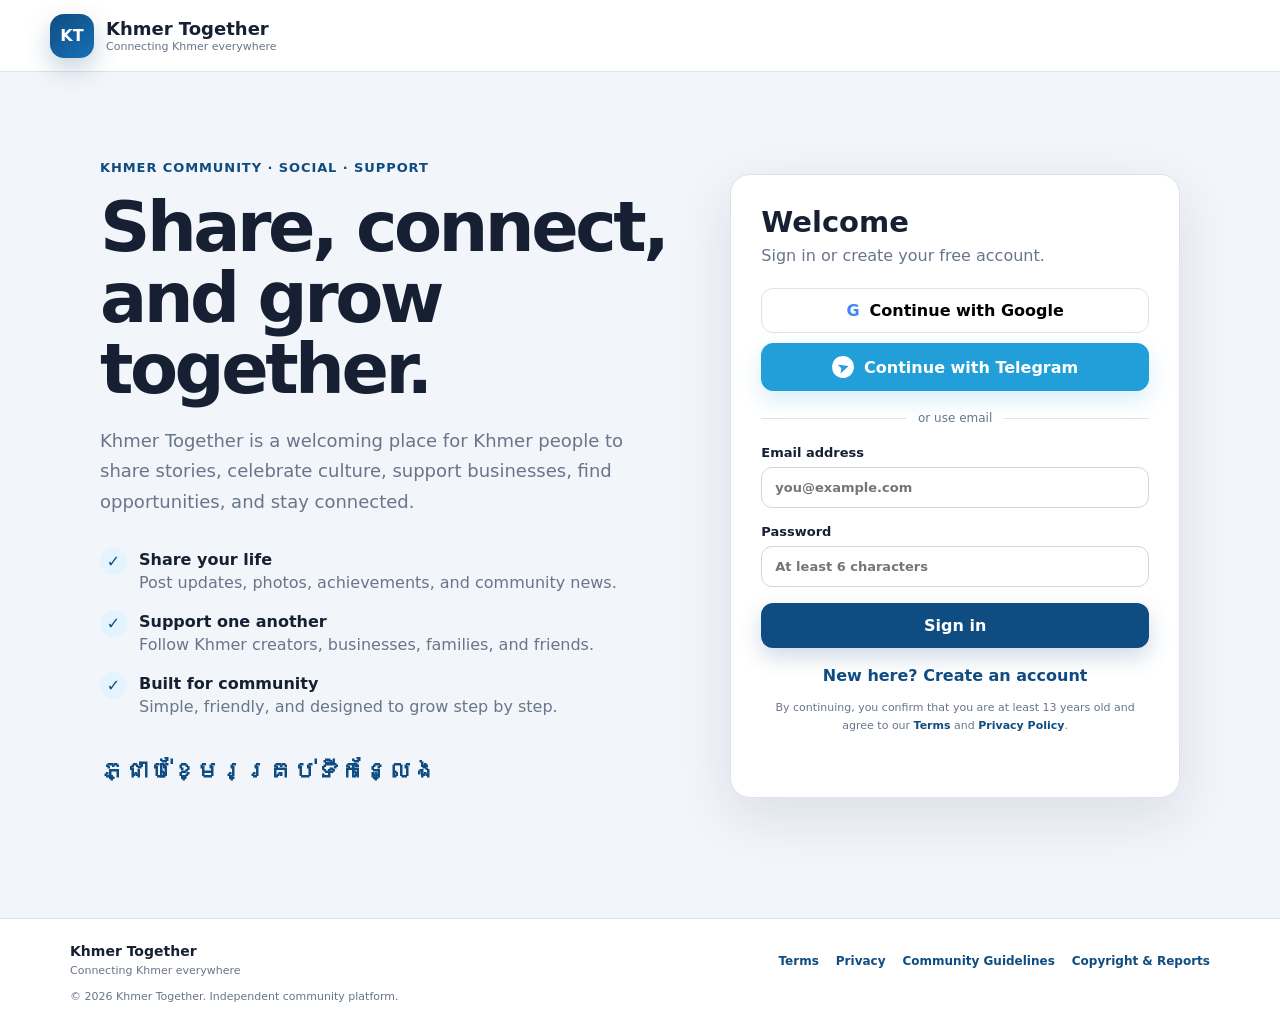
==== commit 8d7760ae: "Add files via upload" ====
--- a/index.html
+++ b/index.html
@@ -60,9 +60,17 @@
         <h2 id="authTitle">Welcome</h2>
         <p class="muted">Sign in or create your free account.</p>
 
-        <button id="googleButton" class="button google" type="button">
-          <span class="google-icon">G</span> Continue with Google
-        </button>
+        <div class="auth-social-buttons" aria-label="Social sign in">
+          <button id="googleButton" class="button google" type="button">
+            <span class="google-icon" aria-hidden="true">G</span>
+            Continue with Google
+          </button>
+
+          <button id="telegramButton" class="button telegram" type="button">
+            <span class="telegram-icon" aria-hidden="true">➤</span>
+            Continue with Telegram
+          </button>
+        </div>
 
         <div class="divider"><span>or use email</span></div>
 
@@ -174,9 +182,53 @@
             </div>
             <dl class="account-details-list">
               <div><dt>Email</dt><dd id="settingsCurrentEmail">—</dd></div>
-              <div><dt>Username</dt><dd id="settingsCurrentUsername">@member</dd></div>
               <div><dt>Sign-in method</dt><dd id="settingsProvider">—</dd></div>
             </dl>
+          </section>
+
+          <section id="profileSettingsCard" class="card settings-card profile-settings-card">
+            <div class="settings-card-heading">
+              <div>
+                <h3>Edit profile</h3>
+                <p>Add your profile picture, display name, username, and bio.</p>
+              </div>
+            </div>
+
+            <form id="profileForm" class="settings-form profile-settings-form">
+              <section class="profile-photo-editor" aria-label="Profile picture">
+                <div id="profilePhotoPreview" class="avatar profile-photo-preview">KT</div>
+                <div class="profile-photo-actions">
+                  <label class="button ghost small photo-upload-button" for="profilePhotoInput">
+                    Choose profile picture
+                    <input id="profilePhotoInput" type="file" accept="image/jpeg,image/png,image/webp">
+                  </label>
+                  <button id="removeProfilePhotoButton" class="text-button danger-text" type="button">Remove picture</button>
+                  <small>JPG, PNG, or WebP — maximum 5 MB.</small>
+                </div>
+              </section>
+
+              <label>
+                Display name
+                <input id="profileName" maxlength="80" required placeholder="Your full name">
+              </label>
+
+              <label>
+                Username
+                <div class="username-field">
+                  <span>@</span>
+                  <input id="profileUsername" maxlength="30" pattern="[a-zA-Z0-9_]{3,30}" required placeholder="david_yanna">
+                </div>
+                <small>3–30 letters, numbers, or underscores.</small>
+              </label>
+
+              <label>
+                Bio
+                <textarea id="profileBio" maxlength="240" placeholder="Tell the Khmer community a little about yourself."></textarea>
+              </label>
+
+              <p id="profileMessage" class="form-message" role="status"></p>
+              <button id="saveProfileButton" class="button primary full" type="submit">Save profile</button>
+            </form>
           </section>
 
           <section class="card settings-card">
@@ -286,12 +338,20 @@
               </span>
             </button>
             <div class="chat-header-actions">
+              <button id="chatVoiceCallButton" class="chat-header-button chat-call-button" type="button" aria-label="Start voice call" title="Start voice call">
+                <span aria-hidden="true">📞</span><strong>Voice</strong>
+              </button>
+              <button id="chatVideoCallButton" class="chat-header-button chat-call-button" type="button" aria-label="Start video call" title="Start video call">
+                <span aria-hidden="true">🎥</span><strong>Video</strong>
+              </button>
               <button id="chatReportButton" class="chat-header-button" type="button">Report</button>
               <button id="chatBlockButton" class="chat-header-button danger" type="button">Block</button>
             </div>
           </div>
 
-          <div id="chatPrivacyNote" class="chat-privacy-note">Only you and this member can read these messages.</div>
+          <div id="chatPrivacyNote" class="chat-privacy-note">
+            Only you and this member can read these messages. Call invitations use a private random meeting link.
+          </div>
           <div id="chatBlockedNotice" class="chat-blocked-notice card hidden">
             Messaging is unavailable because one of you has blocked the other. You can still read the conversation history.
           </div>
@@ -689,48 +749,6 @@
     </form>
   </dialog>
 
-  <dialog id="profileDialog" class="modal">
-    <form id="profileForm" method="dialog">
-      <div class="modal-header">
-        <div>
-          <h2>Edit profile</h2>
-          <p>Help the community know who you are.</p>
-        </div>
-        <button type="button" class="close-button" aria-label="Close">×</button>
-      </div>
-
-      <section class="profile-photo-editor" aria-label="Profile picture">
-        <div id="profilePhotoPreview" class="avatar profile-photo-preview">KT</div>
-        <div class="profile-photo-actions">
-          <label class="button ghost small photo-upload-button" for="profilePhotoInput">
-            Choose profile picture
-            <input id="profilePhotoInput" type="file" accept="image/jpeg,image/png,image/webp">
-          </label>
-          <button id="removeProfilePhotoButton" class="text-button danger-text" type="button">Remove picture</button>
-          <small>JPG, PNG, or WebP — maximum 5 MB.</small>
-        </div>
-      </section>
-
-      <label>
-        Display name
-        <input id="profileName" maxlength="80" required placeholder="Your full name">
-      </label>
-      <label>
-        Username
-        <div class="username-field"><span>@</span><input id="profileUsername" maxlength="30" pattern="[a-zA-Z0-9_]{3,30}" required placeholder="david_yanna"></div>
-        <small>3–30 letters, numbers, or underscores.</small>
-      </label>
-      <label>
-        Bio
-        <textarea id="profileBio" maxlength="240" placeholder="Tell the Khmer community a little about yourself."></textarea>
-      </label>
-
-      <p id="profileMessage" class="form-message" role="status"></p>
-      <button id="saveProfileButton" class="button primary full" type="submit">Save profile</button>
-    </form>
-  </dialog>
-
-
   <dialog id="reportDialog" class="modal">
     <form id="reportForm" method="dialog">
       <div class="modal-header">
--- a/styles.css
+++ b/styles.css
@@ -1179,3 +1179,349 @@
   .mobile-bottom-nav,.mobile-more-dialog{display:none!important}
   .sidebar{display:block}
 }
+
+
+/* Tablet navigation fix */
+@media (min-width:601px) and (max-width:900px){
+  body{padding-bottom:calc(78px + env(safe-area-inset-bottom))}
+  .topbar{height:64px;padding:0 14px}
+  .brand{gap:10px}
+  .brand-mark{width:40px;height:40px;border-radius:12px}
+  .brand strong{font-size:16px}
+  .brand small{display:none}
+  .top-actions{display:none!important}
+  .app-shell{display:block;max-width:760px;padding:12px 12px calc(108px + env(safe-area-inset-bottom))}
+  .sidebar,.rightbar{display:none!important}
+  .feed-column{width:100%;min-width:0}
+  .composer-card{margin-top:0}
+  .feed-heading{margin-top:12px}
+  .site-footer{padding-bottom:calc(90px + env(safe-area-inset-bottom))}
+  .mobile-bottom-nav:not(.hidden){position:fixed;z-index:70;left:0;right:0;bottom:0;display:grid!important;grid-template-columns:repeat(5,minmax(0,1fr));align-items:end;min-height:68px;padding:7px 8px calc(6px + env(safe-area-inset-bottom));border-top:1px solid #d8e0ea;background:rgba(255,255,255,.97);backdrop-filter:blur(18px);box-shadow:0 -10px 30px rgba(26,45,70,.1)}
+  .mobile-nav-item{position:relative;min-width:0;min-height:54px;border:0;border-radius:12px;background:transparent;color:#6b7687;display:grid;place-items:center;align-content:center;gap:2px;padding:4px 2px}
+  .mobile-nav-item.active{color:var(--blue);background:#eef6fc}
+  .mobile-nav-icon{font-size:22px;line-height:1}
+  .mobile-nav-item small{font-size:9px;font-weight:900;line-height:1}
+  .mobile-create-item{overflow:visible;background:transparent!important}
+  .mobile-create-icon{width:46px;height:46px;margin-top:-20px;border:4px solid #fff;border-radius:50%;display:grid;place-items:center;background:var(--blue);color:#fff;font-size:29px;line-height:1;box-shadow:0 8px 20px rgba(15,76,129,.28)}
+  .mobile-create-item small{color:var(--blue);margin-top:1px}
+  .mobile-nav-badge{position:absolute;top:4px;right:calc(50% - 25px);display:grid;place-items:center;min-width:18px;height:18px;padding:0 4px;border:2px solid #fff;border-radius:10px;background:var(--bad);color:#fff;font-size:8px;font-weight:950;line-height:1}
+  .mobile-more-dialog[open]{position:fixed;inset:auto 0 0;z-index:100;display:block!important;width:100%;max-width:none;max-height:86vh;margin:0;padding:0;border:0;border-radius:22px 22px 0 0;overflow:auto;background:#fff;box-shadow:0 -22px 65px rgba(11,24,39,.3)}
+  .mobile-more-dialog::backdrop{background:rgba(11,24,39,.55);backdrop-filter:blur(2px)}
+  .mobile-more-sheet{max-width:760px;margin:0 auto;padding:8px 18px calc(18px + env(safe-area-inset-bottom))}
+  .mobile-more-handle{width:45px;height:5px;margin:0 auto 11px;border-radius:4px;background:#d5dde7}
+  .mobile-more-header{display:flex;align-items:center;justify-content:space-between;gap:12px;padding-bottom:13px;border-bottom:1px solid var(--line)}
+  .mobile-more-profile{min-width:0;flex:1;border:0;background:transparent;display:flex;align-items:center;gap:10px;padding:3px 0;color:inherit;text-align:left}
+  .mobile-more-profile .avatar{width:48px;height:48px}
+  .mobile-more-profile strong,.mobile-more-profile small{display:block}
+  .mobile-more-profile strong{overflow:hidden;text-overflow:ellipsis;white-space:nowrap;font-size:13px}
+  .mobile-more-profile small{color:var(--muted);font-size:10px;margin-top:2px}
+  .mobile-more-menu{display:grid;grid-template-columns:1fr 1fr;gap:8px;padding:13px 0}
+  .mobile-more-item{min-height:62px;border:1px solid var(--line);border-radius:13px;background:#fff;color:var(--ink);display:flex;align-items:center;gap:9px;padding:11px;text-align:left}
+  .mobile-more-item.active{border-color:#a8cce8;background:#eef6fc;color:var(--blue)}
+  .mobile-more-item>span{width:29px;height:29px;border-radius:9px;display:grid;place-items:center;background:var(--soft);font-size:17px}
+  .mobile-more-item strong{font-size:10px}
+  .mobile-more-item.danger{color:var(--bad);border-color:#efc3bf}
+  .mobile-more-legal{display:flex;justify-content:center;flex-wrap:wrap;gap:12px;padding-top:3px}
+  .mobile-more-legal a{color:var(--muted);font-size:9px;font-weight:800;text-decoration:none}
+  .toast{bottom:calc(84px + env(safe-area-inset-bottom))}
+  .chat-composer{bottom:calc(76px + env(safe-area-inset-bottom));z-index:8}
+}
+
+/* Profile editor displayed directly on the Account Settings page */
+.profile-settings-card{
+  scroll-margin-top:92px;
+}
+.profile-settings-form{
+  gap:14px;
+}
+.profile-settings-form .profile-photo-editor{
+  margin-bottom:2px;
+}
+.profile-settings-form > label{
+  margin:0;
+}
+.profile-settings-form .form-message{
+  margin:0;
+}
+@media(max-width:600px){
+  .profile-settings-card{
+    scroll-margin-top:74px;
+  }
+  .profile-settings-form .profile-photo-editor{
+    display:grid;
+    grid-template-columns:auto minmax(0,1fr);
+    align-items:center;
+    gap:14px;
+  }
+  .profile-settings-form .profile-photo-actions{
+    width:100%;
+  }
+  .profile-settings-form .photo-upload-button{
+    width:100%;
+  }
+}
+
+/* Account Settings mobile/tablet spacing and fixed-navigation clearance */
+@media(max-width:900px){
+  html{
+    scroll-padding-top:76px;
+  }
+
+  body{
+    padding-bottom:calc(118px + env(safe-area-inset-bottom));
+  }
+
+  .app-shell{
+    padding-bottom:calc(150px + env(safe-area-inset-bottom))!important;
+  }
+
+  .account-settings-view{
+    gap:12px;
+    padding-bottom:36px;
+  }
+
+  .account-settings-view > section,
+  .account-settings-view > .settings-page-header{
+    scroll-margin-top:76px;
+  }
+
+  .settings-card{
+    padding:16px;
+  }
+
+  .settings-card-heading{
+    margin-bottom:12px;
+  }
+
+  .settings-card-heading h3{
+    font-size:17px;
+  }
+
+  .settings-card-heading p{
+    margin-top:4px;
+    line-height:1.4;
+  }
+
+  .settings-form{
+    gap:10px;
+  }
+
+  .settings-form label{
+    margin:0;
+  }
+
+  .settings-form input,
+  .settings-form textarea,
+  .settings-form select{
+    margin-top:5px;
+    padding:10px 12px;
+  }
+
+  .settings-form textarea{
+    min-height:92px;
+  }
+
+  .settings-form .form-message:empty{
+    display:none;
+  }
+
+  .settings-form .button{
+    min-height:48px;
+  }
+
+  .settings-inline-actions{
+    gap:7px;
+  }
+
+  .profile-settings-form .profile-photo-editor{
+    margin:0;
+    padding:12px;
+    gap:12px;
+  }
+
+  .profile-settings-form .profile-photo-preview{
+    width:68px;
+    height:68px;
+    font-size:20px;
+  }
+
+  .profile-settings-form .profile-photo-actions{
+    gap:5px;
+  }
+
+  .profile-settings-form .photo-upload-button{
+    min-height:42px;
+    padding:9px 12px;
+  }
+
+  .profile-settings-form .danger-text{
+    margin-top:0;
+  }
+
+  .account-details-list>div{
+    padding:10px 0;
+  }
+
+  .mobile-bottom-nav:not(.hidden){
+    min-height:64px!important;
+    padding-top:5px!important;
+  }
+
+  .mobile-nav-item{
+    min-height:50px!important;
+  }
+
+  .mobile-create-icon{
+    width:43px!important;
+    height:43px!important;
+    margin-top:-17px!important;
+  }
+}
+
+@media(max-width:520px){
+  .profile-settings-form .profile-photo-editor{
+    grid-template-columns:62px minmax(0,1fr);
+  }
+
+  .profile-settings-form .profile-photo-preview{
+    width:62px;
+    height:62px;
+  }
+
+  .settings-card{
+    padding:14px;
+  }
+}
+
+/* Direct voice and video calls from private chat */
+.chat-call-button{
+  display:inline-flex;
+  align-items:center;
+  justify-content:center;
+  gap:4px;
+  color:var(--blue);
+  border-color:#bdd7eb;
+  background:#f4faff;
+}
+.chat-call-button span{font-size:13px}
+.chat-call-button strong{font-size:9px}
+.chat-call-button:hover{background:#e8f3fc}
+.chat-call-card{
+  min-width:min(330px,65vw);
+  display:grid;
+  grid-template-columns:auto minmax(0,1fr);
+  gap:10px;
+  align-items:center;
+  padding:11px;
+  border:1px solid #bcd8ed;
+  border-radius:13px;
+  background:linear-gradient(145deg,#f3faff,#fff);
+}
+.chat-call-card.voice{
+  border-color:#b9dfca;
+  background:linear-gradient(145deg,#f1fbf5,#fff);
+}
+.chat-call-card-icon{
+  width:42px;
+  height:42px;
+  border-radius:50%;
+  display:grid;
+  place-items:center;
+  background:#dceefa;
+  font-size:20px;
+}
+.chat-call-card.voice .chat-call-card-icon{background:#dff3e7}
+.chat-call-card-content{min-width:0}
+.chat-call-card-content strong{
+  display:block;
+  font-size:12px;
+}
+.chat-call-card-content small{
+  display:block;
+  margin-top:3px;
+  color:var(--muted);
+  font-size:8px;
+  line-height:1.35;
+}
+.chat-call-card-actions{
+  grid-column:1/-1;
+  display:grid;
+  grid-template-columns:1fr 1fr;
+  gap:7px;
+}
+.chat-call-card-actions button{
+  min-height:36px;
+  border-radius:9px;
+  padding:7px 9px;
+  font-size:10px;
+  font-weight:900;
+}
+.chat-call-join{
+  border:1px solid var(--blue);
+  background:var(--blue);
+  color:#fff;
+}
+.chat-call-share{
+  border:1px solid var(--line);
+  background:#fff;
+  color:var(--ink);
+}
+.chat-call-card + .chat-message-meta{margin-top:6px}
+@media(max-width:650px){
+  .chat-header-actions{
+    display:grid;
+    grid-template-columns:repeat(4,minmax(0,1fr));
+    width:100%;
+  }
+  .chat-header-button{
+    min-height:36px;
+    display:flex;
+    align-items:center;
+    justify-content:center;
+  }
+  .chat-call-button strong{display:none}
+  .chat-call-button span{font-size:16px}
+  .chat-call-card{min-width:min(320px,78vw)}
+}
+@media(max-width:430px){
+  .chat-call-card{
+    min-width:72vw;
+    max-width:78vw;
+  }
+  .chat-call-card-actions{
+    grid-template-columns:1fr;
+  }
+}
+
+/* Google and Telegram login buttons */
+.auth-social-buttons{
+  display:grid;
+  gap:10px;
+}
+.button.telegram{
+  width:100%;
+  display:flex;
+  align-items:center;
+  justify-content:center;
+  gap:10px;
+  border-color:#229ed9;
+  background:#229ed9;
+  color:#fff;
+  box-shadow:0 9px 22px rgba(34,158,217,.18);
+}
+.button.telegram:hover{
+  background:#168ac2;
+}
+.telegram-icon{
+  width:22px;
+  height:22px;
+  display:grid;
+  place-items:center;
+  border-radius:50%;
+  background:#fff;
+  color:#229ed9;
+  font-size:13px;
+  font-weight:950;
+  transform:rotate(-18deg);
+}
+
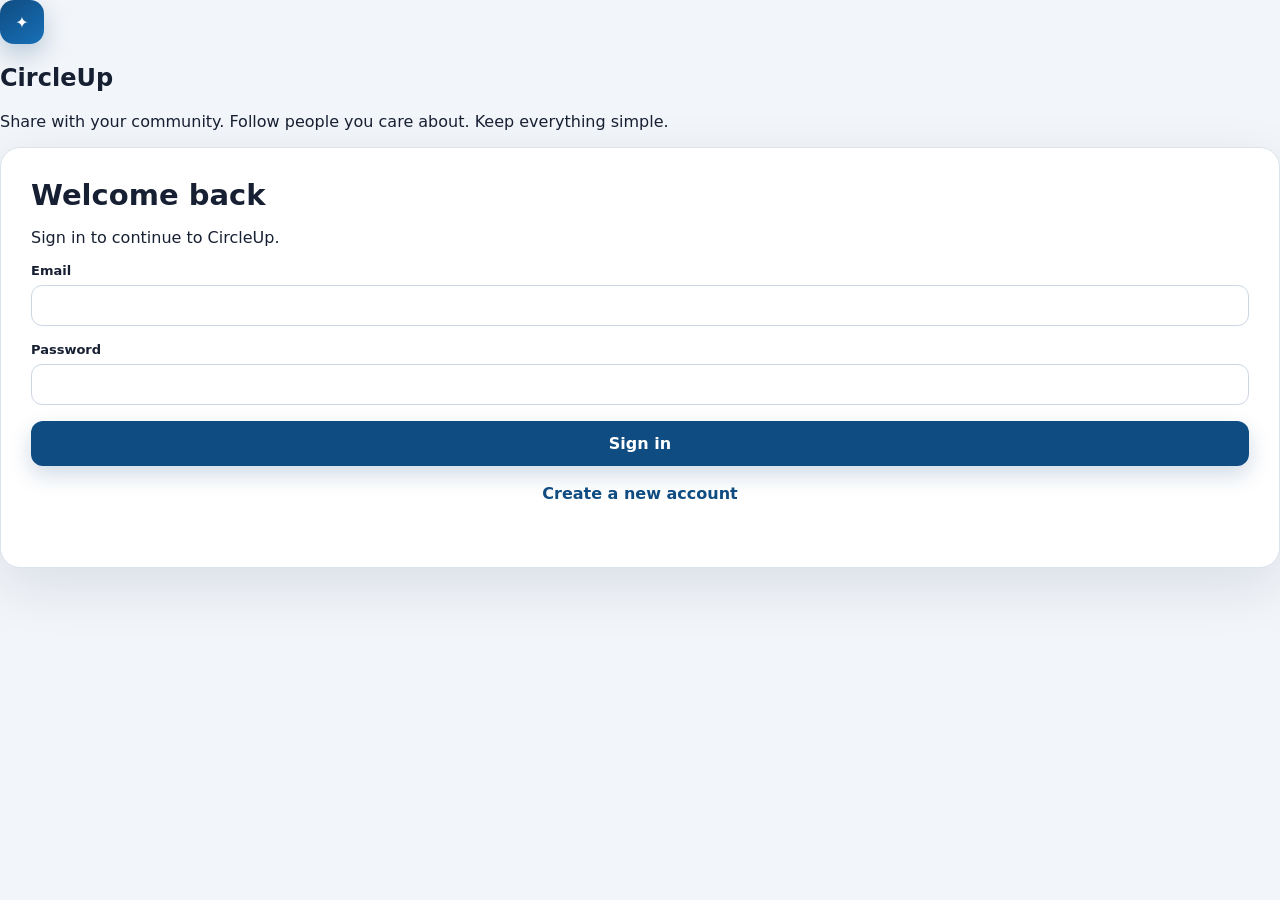
==== commit 51334184: "Build CircleUp profile phase 2 layout" ====
--- a/index.html
+++ b/index.html
@@ -1,903 +1,147 @@
 <!doctype html>
 <html lang="en">
 <head>
-  <meta charset="utf-8">
-  <meta name="viewport" content="width=device-width,initial-scale=1">
-  <meta name="description" content="Khmer Together — a welcoming social community connecting Khmer people everywhere.">
-  <meta name="theme-color" content="#0f4c81">
-  <title>Khmer Together</title>
-  <link rel="icon" href="/favicon.svg" type="image/svg+xml">
-  <link rel="stylesheet" href="/styles.css">
+  <meta charset="utf-8" />
+  <meta name="viewport" content="width=device-width,initial-scale=1,viewport-fit=cover" />
+  <meta name="theme-color" content="#142847" />
+  <meta name="description" content="CircleUp — a simple community app to share, connect, and stay in touch." />
+  <title>CircleUp</title>
+  <link rel="icon" href="/favicon.svg" type="image/svg+xml" />
+  <link rel="manifest" href="/manifest.webmanifest" />
+  <link rel="stylesheet" href="/styles.css" />
 </head>
 <body>
   <div id="toast" class="toast" role="status" aria-live="polite"></div>
-  <div id="connectionBanner" class="connection-banner hidden" role="status" aria-live="polite">
-    <span aria-hidden="true">●</span>
-    You are offline. Some information may be outdated until your connection returns.
+
+  <section id="authView" class="auth-screen">
+    <div class="auth-brand">
+      <div class="brand-mark">✦</div>
+      <h1>CircleUp</h1>
+      <p>Share with your community. Follow people you care about. Keep everything simple.</p>
+    </div>
+    <form id="authForm" class="auth-card">
+      <h2 id="authTitle">Welcome back</h2>
+      <p id="authSubtitle">Sign in to continue to CircleUp.</p>
+      <label>Email<input id="emailInput" type="email" autocomplete="email" required /></label>
+      <label>Password<input id="passwordInput" type="password" autocomplete="current-password" minlength="6" required /></label>
+      <button id="authSubmit" class="button primary full" type="submit">Sign in</button>
+      <button id="toggleAuthMode" class="text-button" type="button">Create a new account</button>
+      <p id="authMessage" class="form-message"></p>
+    </form>
+  </section>
+
+  <div id="appView" class="app hidden">
+    <header class="topbar">
+      <button class="brand" id="brandHome" type="button" aria-label="CircleUp home">
+        <span class="brand-mark small">✦</span><strong>CircleUp</strong>
+      </button>
+      <div class="search-wrap">
+        <span>⌕</span>
+        <input id="searchInput" type="search" placeholder="Search people, posts, communities" aria-label="Search CircleUp" />
+      </div>
+      <div class="top-actions">
+        <button id="shareAppButton" class="icon-button" type="button" aria-label="Share CircleUp">↗</button>
+        <button id="topProfileButton" class="avatar-button" type="button" aria-label="Open profile"><span id="topAvatar" class="avatar">CU</span></button>
+      </div>
+    </header>
+
+    <main class="shell">
+      <section id="homeView" class="view">
+        <section class="composer card navy-card">
+          <div class="composer-head">
+            <span id="composerAvatar" class="avatar large">CU</span>
+            <div><h2>Share with your community</h2><p>Ask, celebrate, recommend, or say hello.</p></div>
+          </div>
+          <textarea id="postBody" maxlength="2000" placeholder="What’s happening?"></textarea>
+          <div id="postImagePreview" class="post-image-preview hidden"></div>
+          <div class="composer-actions">
+            <div class="composer-left">
+              <select id="postCategory" aria-label="Post category">
+                <option>General</option><option>Question</option><option>Recommendation</option><option>Celebration</option><option>Local</option>
+              </select>
+              <label class="photo-pill" for="postImageInput">▧ Photo</label>
+              <input id="postImageInput" class="sr-only" type="file" accept="image/*" />
+            </div>
+            <button id="publishButton" class="button coral" type="button">Post</button>
+          </div>
+          <p id="postMessage" class="form-message light"></p>
+        </section>
+
+        <div id="searchSummary" class="search-summary hidden"></div>
+        <div id="feedLoading" class="card status-card">Loading community posts…</div>
+        <div id="feedEmpty" class="card status-card hidden">No posts yet. Be the first person to post.</div>
+        <div id="feed" class="feed"></div>
+      </section>
+
+      <section id="groupsView" class="view hidden">
+        <div class="page-heading"><div><span class="eyebrow">COMMUNITIES</span><h1>Groups</h1><p>Your CircleUp communities.</p></div></div>
+        <div id="groupsLoading" class="card status-card">Loading groups…</div>
+        <div id="groupsEmpty" class="card status-card hidden"><strong>No groups yet</strong><br />Groups you join will show here.</div>
+        <div id="groupsList" class="group-grid"></div>
+      </section>
+
+      <section id="activityView" class="view hidden">
+        <div class="page-heading"><div><span class="eyebrow">UPDATES</span><h1>Activity</h1><p>Likes, comments, follows, and other activity.</p></div><button id="refreshActivity" class="button ghost small" type="button">Refresh</button></div>
+        <div id="activityLoading" class="card status-card">Loading activity…</div>
+        <div id="activityEmpty" class="card status-card hidden">No activity yet.</div>
+        <div id="activityList" class="activity-list"></div>
+      </section>
+
+      <section id="profileView" class="view hidden">
+        <div class="profile-hero card">
+          <div class="profile-main">
+            <span id="profileAvatar" class="avatar profile-avatar">CU</span>
+            <div class="profile-copy">
+              <div class="profile-title-row"><div><h1 id="profileDisplayName">CircleUp Member</h1><p id="profileHandle">@member</p></div><button id="editProfileButton" class="button ghost small" type="button">Edit Profile</button></div>
+              <p id="profileLocation" class="location-text hidden"></p>
+              <p id="profileBioText" class="profile-bio">Add a short bio so people know a little about you.</p>
+              <div class="stats"><button type="button"><strong id="profilePostCount">0</strong><span>Posts</span></button><button type="button"><strong id="profileFollowerCount">0</strong><span>Followers</span></button><button type="button"><strong id="profileFollowingCount">0</strong><span>Following</span></button></div>
+            </div>
+          </div>
+        </div>
+
+        <form id="profileForm" class="card profile-form hidden">
+          <div class="form-heading"><div><h2>Edit profile</h2><p>Update what other CircleUp members can see.</p></div><button id="cancelEditProfile" class="icon-button" type="button" aria-label="Close">×</button></div>
+          <div class="profile-photo-editor">
+            <span id="profilePhotoPreview" class="avatar profile-avatar">CU</span>
+            <div><label class="button ghost small file-button">Choose photo<input id="profilePhotoInput" type="file" accept="image/*" /></label><p>JPG, PNG, or WebP. Up to 5 MB.</p></div>
+          </div>
+          <div class="form-grid">
+            <label>Name<input id="profileNameInput" maxlength="80" required /></label>
+            <label>Username<div class="input-prefix"><span>@</span><input id="profileUsernameInput" maxlength="30" pattern="[A-Za-z0-9_]{3,30}" required /></div></label>
+            <label class="full-span">Location<input id="profileLocationInput" maxlength="100" placeholder="Houston, TX" /></label>
+            <label class="full-span">Bio<textarea id="profileBioInput" maxlength="240" placeholder="Tell the community a little about you."></textarea></label>
+          </div>
+          <div class="form-actions"><button id="signOutButton" class="button ghost" type="button">Sign out</button><button id="saveProfileButton" class="button primary" type="submit">Save Profile</button></div>
+          <p id="profileMessage" class="form-message"></p>
+        </form>
+
+        <div class="section-title"><h2>Your posts</h2></div>
+        <div id="profilePostsEmpty" class="card status-card hidden">You haven’t posted yet.</div>
+        <div id="profilePosts" class="feed"></div>
+      </section>
+    </main>
+
+    <nav class="bottom-nav" aria-label="Primary navigation">
+      <button class="nav-item active" data-view="home" type="button"><span>⌂</span><strong>Home</strong></button>
+      <button class="nav-item" data-view="groups" type="button"><span>♙</span><strong>Groups</strong></button>
+      <button class="nav-item" data-view="activity" type="button"><span class="badge-wrap">♧<em id="activityBadge" class="nav-badge hidden">0</em></span><strong>Activity</strong></button>
+      <button class="nav-item" data-view="profile" type="button"><span>◎</span><strong>Profile</strong></button>
+    </nav>
   </div>
 
-  <header class="topbar">
-    <a class="brand" href="/" aria-label="Khmer Together home">
-      <span class="brand-mark">KT</span>
-      <span>
-        <strong>Khmer Together</strong>
-        <small>Connecting Khmer everywhere</small>
-      </span>
-    </a>
-
-    <nav id="topActions" class="top-actions hidden">
-      <button id="messageTopButton" class="message-top-button" type="button" aria-label="Open messages" title="Messages">
-        <span aria-hidden="true">✉</span>
-        <strong id="messageTopBadge" class="message-badge hidden">0</strong>
-      </button>
-      <button id="notificationBell" class="notification-bell" type="button" aria-label="Open notifications" title="Notifications">
-        <span aria-hidden="true">🔔</span>
-        <strong id="notificationBellBadge" class="notification-badge hidden">0</strong>
-      </button>
-      <button id="newPostTop" class="button small primary" type="button">Create post</button>
-      <button id="signOutButton" class="button small ghost" type="button">Sign out</button>
-    </nav>
-  </header>
-
-  <main>
-    <section id="authView" class="auth-shell">
-      <div class="hero">
-        <span class="eyebrow">KHMER COMMUNITY · SOCIAL · SUPPORT</span>
-        <h1>Share, connect, and grow together.</h1>
-        <p>
-          Khmer Together is a welcoming place for Khmer people to share stories,
-          celebrate culture, support businesses, find opportunities, and stay connected.
-        </p>
-        <div class="hero-points">
-          <div><span>✓</span><p><strong>Share your life</strong><br>Post updates, photos, achievements, and community news.</p></div>
-          <div><span>✓</span><p><strong>Support one another</strong><br>Follow Khmer creators, businesses, families, and friends.</p></div>
-          <div><span>✓</span><p><strong>Built for community</strong><br>Simple, friendly, and designed to grow step by step.</p></div>
-        </div>
-        <p class="khmer-tagline" lang="km">ភ្ជាប់ខ្មែរគ្រប់ទីកន្លែង</p>
-      </div>
-
-      <section class="auth-card" aria-labelledby="authTitle">
-        <h2 id="authTitle">Welcome</h2>
-        <p class="muted">Sign in or create your free account.</p>
-
-        <div class="auth-social-buttons" aria-label="Social sign in">
-          <button id="googleButton" class="button google" type="button">
-            <span class="google-icon" aria-hidden="true">G</span>
-            Continue with Google
-          </button>
-
-          <button id="telegramButton" class="button telegram" type="button">
-            <span class="telegram-icon" aria-hidden="true">➤</span>
-            Continue with Telegram
-          </button>
-        </div>
-
-        <div class="divider"><span>or use email</span></div>
-
-        <form id="authForm">
-          <label>
-            Email address
-            <input id="emailInput" type="email" autocomplete="email" required placeholder="you@example.com">
-          </label>
-          <label>
-            Password
-            <input id="passwordInput" type="password" autocomplete="current-password" minlength="6" required placeholder="At least 6 characters">
-          </label>
-          <button id="emailAuthButton" class="button primary full" type="submit">Sign in</button>
-        </form>
-
-        <button id="toggleAuthMode" class="text-button" type="button">
-          New here? Create an account
-        </button>
-
-        <p class="auth-legal-note">
-          By continuing, you confirm that you are at least 13 years old and agree to our
-          <a href="/terms.html">Terms</a> and
-          <a href="/privacy.html">Privacy Policy</a>.
-        </p>
-
-        <p id="authMessage" class="form-message" role="status"></p>
-      </section>
-    </section>
-
-    <section id="appView" class="app-shell hidden">
-      <aside class="sidebar card">
-        <button id="myProfileSummary" class="profile-summary profile-summary-button" type="button" aria-label="Open your public profile">
-          <div id="myAvatar" class="avatar large">KT</div>
-          <div>
-            <strong id="myName">Khmer Together Member</strong>
-            <span id="myUsername">@member</span>
-          </div>
-        </button>
-
-        <button id="editProfileButton" class="button ghost full" type="button">Edit profile</button>
-        <button id="mobileSignOutButton" class="button ghost full mobile-sign-out-button" type="button">Sign out</button>
-
-        <nav class="side-nav" aria-label="Main navigation">
-          <button class="nav-item active" data-feed="all" type="button"><span>⌂</span> Community feed</button>
-          <button class="nav-item" data-feed="following" type="button"><span>♡</span> Following</button>
-          <button id="messagesNav" class="nav-item message-nav-item" data-feed="messages" type="button">
-            <span>✉</span> Messages
-            <strong id="messageNavBadge" class="nav-message-badge hidden">0</strong>
-          </button>
-          <button id="notificationsNav" class="nav-item notification-nav-item" data-feed="notifications" type="button">
-            <span>♢</span> Notifications
-            <strong id="notificationNavBadge" class="nav-notification-badge hidden">0</strong>
-          </button>
-          <button id="membersNav" class="nav-item" data-feed="members" type="button"><span>⌕</span> Find members</button>
-          <button id="blockedUsersNav" class="nav-item" data-feed="blocked" type="button"><span>⊘</span> Blocked users</button>
-          <button id="accountSettingsNav" class="nav-item" data-feed="settings" type="button"><span>⚙</span> Account settings</button>
-          <button id="adminReportsNav" class="nav-item admin-nav hidden" data-feed="admin" type="button"><span>⚑</span> Admin reports</button>
-        </nav>
-
-        <div class="community-note">
-          <strong>Khmer Together</strong>
-          <p>Be kind, respectful, helpful, and proud of our community.</p>
-        </div>
-      </aside>
-
-      <section class="feed-column">
-        <section id="composerCard" class="composer card">
-          <div class="composer-row">
-            <div id="composerAvatar" class="avatar">KT</div>
-            <button id="openComposerButton" class="composer-prompt" type="button">
-              Share something with the Khmer community…
-            </button>
-          </div>
-        </section>
-
-        <div id="feedHeading" class="feed-heading">
-          <div>
-            <button id="sharedPostBackButton" class="shared-post-back hidden" type="button">← Back to community feed</button>
-            <h2 id="feedTitle">Community feed</h2>
-            <p id="feedSubtitle">Latest posts from Khmer Together members.</p>
-          </div>
-          <button id="refreshButton" class="icon-button" type="button" title="Refresh feed" aria-label="Refresh feed">↻</button>
-        </div>
-
-        <div id="loadingFeed" class="loading-card card">Loading community posts…</div>
-        <div id="emptyFeed" class="empty-card card hidden">
-          <div class="empty-icon">✦</div>
-          <h3>No posts yet</h3>
-          <p>Be the first person to share something with the community.</p>
-          <button id="emptyCreatePost" class="button primary" type="button">Create the first post</button>
-        </div>
-        <div id="feed" class="feed"></div>
-
-        <section id="accountSettingsView" class="account-settings-view hidden" aria-labelledby="accountSettingsTitle">
-          <div class="settings-page-header">
-            <div>
-              <span class="mini-badge">ACCOUNT &amp; SECURITY</span>
-              <h2 id="accountSettingsTitle">Account settings</h2>
-              <p>Manage your sign-in information, sessions, and account.</p>
-            </div>
-          </div>
-
-          <section class="card settings-card account-overview-card">
-            <div class="settings-card-heading">
-              <div>
-                <h3>Your account</h3>
-                <p>Your current Khmer Together sign-in information.</p>
-              </div>
-            </div>
-            <dl class="account-details-list">
-              <div><dt>Email</dt><dd id="settingsCurrentEmail">—</dd></div>
-              <div><dt>Sign-in method</dt><dd id="settingsProvider">—</dd></div>
-            </dl>
-          </section>
-
-          <section id="profileSettingsCard" class="card settings-card profile-settings-card">
-            <div class="settings-card-heading">
-              <div>
-                <h3>Edit profile</h3>
-                <p>Add your profile picture, display name, username, and bio.</p>
-              </div>
-            </div>
-
-            <form id="profileForm" class="settings-form profile-settings-form">
-              <section class="profile-photo-editor" aria-label="Profile picture">
-                <div id="profilePhotoPreview" class="avatar profile-photo-preview">KT</div>
-                <div class="profile-photo-actions">
-                  <label class="button ghost small photo-upload-button" for="profilePhotoInput">
-                    Choose profile picture
-                    <input id="profilePhotoInput" type="file" accept="image/jpeg,image/png,image/webp">
-                  </label>
-                  <button id="removeProfilePhotoButton" class="text-button danger-text" type="button">Remove picture</button>
-                  <small>JPG, PNG, or WebP — maximum 5 MB.</small>
-                </div>
-              </section>
-
-              <label>
-                Display name
-                <input id="profileName" maxlength="80" required placeholder="Your full name">
-              </label>
-
-              <label>
-                Username
-                <div class="username-field">
-                  <span>@</span>
-                  <input id="profileUsername" maxlength="30" pattern="[a-zA-Z0-9_]{3,30}" required placeholder="david_yanna">
-                </div>
-                <small>3–30 letters, numbers, or underscores.</small>
-              </label>
-
-              <label>
-                Bio
-                <textarea id="profileBio" maxlength="240" placeholder="Tell the Khmer community a little about yourself."></textarea>
-              </label>
-
-              <p id="profileMessage" class="form-message" role="status"></p>
-              <button id="saveProfileButton" class="button primary full" type="submit">Save profile</button>
-            </form>
-          </section>
-
-          <section class="card settings-card">
-            <div class="settings-card-heading">
-              <div>
-                <h3>Change email</h3>
-                <p>Enter the new email address you want to use.</p>
-              </div>
-            </div>
-            <form id="changeEmailForm" class="settings-form">
-              <label>
-                New email address
-                <input id="newEmailInput" type="email" maxlength="254" autocomplete="email" required placeholder="new-email@example.com">
-              </label>
-              <p id="changeEmailMessage" class="form-message" role="status"></p>
-              <button id="changeEmailButton" class="button primary" type="submit">Update email</button>
-            </form>
-          </section>
-
-          <section class="card settings-card">
-            <div class="settings-card-heading">
-              <div>
-                <h3>Change password</h3>
-                <p>Use at least 12 characters. Google users can create a password here.</p>
-              </div>
-            </div>
-            <form id="changePasswordForm" class="settings-form">
-              <div class="settings-two-column">
-                <label>
-                  Current password (optional)
-                  <input id="currentPasswordInput" type="password" maxlength="200" autocomplete="current-password" placeholder="Only if your account uses one">
-                </label>
-                <label>
-                  Verification code (optional)
-                  <input id="passwordNonceInput" inputmode="numeric" maxlength="20" autocomplete="one-time-code" placeholder="Code sent by email">
-                </label>
-              </div>
-              <div class="settings-two-column">
-                <label>
-                  New password
-                  <input id="newPasswordInput" type="password" minlength="12" maxlength="200" autocomplete="new-password" required placeholder="At least 12 characters">
-                </label>
-                <label>
-                  Confirm new password
-                  <input id="confirmPasswordInput" type="password" minlength="12" maxlength="200" autocomplete="new-password" required placeholder="Type it again">
-                </label>
-              </div>
-              <div class="settings-inline-actions">
-                <button id="changePasswordButton" class="button primary" type="submit">Update password</button>
-                <button id="sendPasswordCodeButton" class="button ghost" type="button">Send verification code</button>
-              </div>
-              <p id="changePasswordMessage" class="form-message" role="status"></p>
-            </form>
-          </section>
-
-          <section class="card settings-card">
-            <div class="settings-card-heading">
-              <div>
-                <h3>Signed-in devices</h3>
-                <p>End Khmer Together sessions on this device and your other devices.</p>
-              </div>
-            </div>
-            <button id="signOutEverywhereButton" class="button ghost" type="button">Sign out on all devices</button>
-            <p id="signOutEverywhereMessage" class="form-message" role="status"></p>
-          </section>
-
-          <section class="card settings-card danger-zone-card">
-            <div class="settings-card-heading">
-              <div>
-                <span class="danger-kicker">DANGER ZONE</span>
-                <h3>Delete account permanently</h3>
-                <p>This removes your active profile, posts, comments, likes, follows, messages, notifications, reports, uploaded photos, and sent voice recordings. This cannot be undone.</p>
-              </div>
-            </div>
-            <button id="openDeleteAccountButton" class="button danger-button" type="button">Delete my account</button>
-          </section>
-        </section>
-
-        <section id="messagesView" class="messages-view hidden" aria-labelledby="messagesTitle">
-          <div class="messages-page-header">
-            <div>
-              <span class="mini-badge">PRIVATE CONVERSATIONS</span>
-              <h2 id="messagesTitle">Messages</h2>
-              <p id="messagesSummary">Your one-to-one conversations.</p>
-            </div>
-            <button id="messagesRefreshButton" class="icon-button" type="button" title="Refresh messages" aria-label="Refresh messages">↻</button>
-          </div>
-
-          <div id="messagesLoading" class="loading-card card hidden">Loading conversations…</div>
-          <div id="messagesEmpty" class="empty-card card hidden">
-            <div class="empty-icon">✉</div>
-            <h3>No conversations yet</h3>
-            <p>Open a member profile and tap Message to start a private conversation.</p>
-            <button id="findMembersForMessages" class="button primary" type="button">Find members</button>
-          </div>
-          <div id="conversationsList" class="conversations-list"></div>
-        </section>
-
-        <section id="chatView" class="chat-view hidden" aria-labelledby="chatMemberName">
-          <div class="chat-page-header card">
-            <button id="chatBackButton" class="chat-back-button" type="button" aria-label="Back to messages">←</button>
-            <button id="chatMemberButton" class="chat-member-button" type="button" aria-label="Open member profile">
-              <span id="chatMemberAvatar" class="avatar chat-member-avatar">KT</span>
-              <span>
-                <strong id="chatMemberName">Khmer Together Member</strong>
-                <small id="chatMemberUsername">@member</small>
-              </span>
-            </button>
-            <div class="chat-header-actions">
-              <button id="chatVoiceCallButton" class="chat-header-button chat-call-button" type="button" aria-label="Start voice call" title="Start voice call">
-                <span aria-hidden="true">📞</span><strong>Voice</strong>
-              </button>
-              <button id="chatVideoCallButton" class="chat-header-button chat-call-button" type="button" aria-label="Start video call" title="Start video call">
-                <span aria-hidden="true">🎥</span><strong>Video</strong>
-              </button>
-              <button id="chatReportButton" class="chat-header-button" type="button">Report</button>
-              <button id="chatBlockButton" class="chat-header-button danger" type="button">Block</button>
-            </div>
-          </div>
-
-          <div id="chatPrivacyNote" class="chat-privacy-note">
-            Only you and this member can read these messages. Call invitations use a private random meeting link.
-          </div>
-          <div id="chatBlockedNotice" class="chat-blocked-notice card hidden">
-            Messaging is unavailable because one of you has blocked the other. You can still read the conversation history.
-          </div>
-          <div id="chatLoading" class="loading-card card hidden">Loading messages…</div>
-          <div id="chatEmpty" class="chat-empty card hidden">
-            <span>👋</span>
-            <h3>Start the conversation</h3>
-            <p>Send a friendly private message.</p>
-          </div>
-          <div id="chatMessages" class="chat-messages" aria-live="polite"></div>
-
-          <form id="chatComposer" class="chat-composer card">
-            <div id="chatAttachmentPreview" class="chat-attachment-preview hidden">
-              <div id="chatImageDraft" class="chat-image-draft multi-chat-image-draft hidden">
-                <div class="chat-image-draft-title">
-                  <div>
-                    <strong id="chatImageDraftInfo">Photos ready</strong>
-                    <span>Private to this conversation</span>
-                  </div>
-                </div>
-                <div id="chatImageDraftGrid" class="chat-image-draft-grid"></div>
-              </div>
-              <div id="chatAudioDraft" class="chat-audio-draft hidden">
-                <span class="voice-draft-icon" aria-hidden="true">🎙</span>
-                <div>
-                  <strong>Voice message ready</strong>
-                  <span id="chatAudioDraftInfo">0:00</span>
-                  <audio id="chatAudioDraftPlayer" controls preload="metadata"></audio>
-                </div>
-              </div>
-              <button id="removeChatAttachmentButton" class="remove-chat-attachment" type="button">Remove</button>
-            </div>
-
-            <div id="chatRecordingPanel" class="chat-recording-panel hidden" role="status">
-              <span class="recording-dot" aria-hidden="true"></span>
-              <strong>Recording</strong>
-              <time id="chatRecordingTime">0:00</time>
-              <button id="stopVoiceRecordingButton" type="button">Stop</button>
-              <button id="cancelVoiceRecordingButton" type="button">Cancel</button>
-            </div>
-
-            <div class="chat-composer-main">
-              <div class="chat-media-actions" aria-label="Message attachments">
-                <input id="chatPhotoInput" class="hidden" type="file" multiple accept="image/jpeg,image/png,image/gif,image/webp">
-                <button id="chatPhotoButton" class="chat-media-button" type="button" title="Add photo" aria-label="Add photo">
-                  <span aria-hidden="true">📷</span><small>Photo</small>
-                </button>
-                <button id="chatVoiceButton" class="chat-media-button" type="button" title="Record voice message" aria-label="Record voice message">
-                  <span aria-hidden="true">🎙</span><small>Voice</small>
-                </button>
-              </div>
-              <label class="sr-only" for="chatMessageInput">Message</label>
-              <textarea id="chatMessageInput" maxlength="2000" rows="1" placeholder="Write a private message…"></textarea>
-              <button id="sendMessageButton" class="button primary" type="submit">Send</button>
-            </div>
-            <small class="chat-media-note">Photos: up to 5, 10 MB each and 30 MB total. Voice: up to 5 minutes. Attachments stay private.</small>
-          </form>
-          <p id="chatMessageStatus" class="form-message" role="status"></p>
-        </section>
-
-        <section id="notificationsView" class="notifications-view hidden" aria-labelledby="notificationsTitle">
-          <div class="notifications-page-header">
-            <div>
-              <span class="mini-badge">YOUR ACTIVITY</span>
-              <h2 id="notificationsTitle">Notifications</h2>
-              <p id="notificationsSummary">See new followers, likes, and comments.</p>
-            </div>
-            <div class="notifications-header-actions">
-              <button id="markAllNotificationsRead" class="button small ghost" type="button">Mark all read</button>
-              <button id="notificationsRefreshButton" class="icon-button" type="button" title="Refresh notifications" aria-label="Refresh notifications">↻</button>
-            </div>
-          </div>
-
-          <div class="notification-filters" role="group" aria-label="Notification filter">
-            <button class="notification-filter active" data-notification-filter="all" type="button">All</button>
-            <button class="notification-filter" data-notification-filter="unread" type="button">Unread</button>
-          </div>
-
-          <div id="notificationsLoading" class="loading-card card hidden">Loading notifications…</div>
-          <div id="notificationsEmpty" class="empty-card card hidden">
-            <div class="empty-icon">✓</div>
-            <h3 id="notificationsEmptyTitle">No notifications yet</h3>
-            <p id="notificationsEmptyText">New followers, likes, and comments will appear here.</p>
-          </div>
-          <div id="notificationsList" class="notifications-list"></div>
-        </section>
-
-        <section id="membersView" class="members-view hidden" aria-labelledby="membersTitle">
-          <div class="members-page-header">
-            <div>
-              <span class="mini-badge">DISCOVER COMMUNITY</span>
-              <h2 id="membersTitle">Find members</h2>
-              <p>Search Khmer Together by display name or username.</p>
-            </div>
-            <button id="membersRefreshButton" class="icon-button" type="button" title="Refresh members" aria-label="Refresh members">↻</button>
-          </div>
-
-          <label class="member-search-box" for="memberSearchInput">
-            <span aria-hidden="true">⌕</span>
-            <input id="memberSearchInput" type="search" maxlength="80" autocomplete="off" placeholder="Search name or @username">
-            <button id="memberSearchClearButton" class="member-search-clear hidden" type="button" aria-label="Clear member search">×</button>
-          </label>
-
-          <p id="memberSearchSummary" class="member-search-summary">Loading members…</p>
-          <div id="membersLoading" class="loading-card card hidden">Loading members…</div>
-          <div id="membersEmpty" class="empty-card card hidden">
-            <div class="empty-icon">⌕</div>
-            <h3>No members found</h3>
-            <p>Try a different name or username.</p>
-          </div>
-          <div id="membersList" class="members-list"></div>
-        </section>
-
-        <section id="memberProfileView" class="member-profile-view hidden" aria-labelledby="memberProfileName">
-          <button id="memberProfileBackButton" class="profile-back-button" type="button">← Back</button>
-
-          <div id="memberProfileLoading" class="loading-card card hidden">Loading member profile…</div>
-          <div id="memberProfileError" class="empty-card card hidden">
-            <div class="empty-icon">!</div>
-            <h3>Profile unavailable</h3>
-            <p id="memberProfileErrorText">This member may no longer be available.</p>
-          </div>
-
-          <article id="memberProfileCard" class="card member-profile-card hidden">
-            <div id="memberProfileAvatar" class="avatar member-profile-avatar">KT</div>
-            <div class="member-profile-identity">
-              <span id="memberProfileYouBadge" class="mini-badge hidden">YOUR PROFILE</span>
-              <h2 id="memberProfileName">Khmer Together Member</h2>
-              <p id="memberProfileUsername">@member</p>
-              <p id="memberProfileBio" class="member-profile-bio">No bio yet.</p>
-            </div>
-
-            <div id="memberProfileActions" class="member-profile-actions"></div>
-
-            <div class="member-profile-stats" aria-label="Profile statistics">
-              <div><strong id="memberProfilePostCount">0</strong><span>Posts</span></div>
-              <div><strong id="memberProfileFollowerCount">0</strong><span>Followers</span></div>
-              <div><strong id="memberProfileFollowingCount">0</strong><span>Following</span></div>
-            </div>
-          </article>
-
-          <div id="memberPostsHeading" class="member-posts-heading hidden">
-            <div>
-              <h3>Posts</h3>
-              <p id="memberPostsSummary">Recent posts from this member.</p>
-            </div>
-          </div>
-
-          <div id="memberPostsEmpty" class="empty-card card hidden">
-            <div class="empty-icon">✦</div>
-            <h3>No posts yet</h3>
-            <p>This member has not shared anything yet.</p>
-          </div>
-          <div id="memberPostsList" class="feed member-posts-list"></div>
-        </section>
-
-        <section id="adminReportsView" class="admin-reports-view hidden" aria-labelledby="adminReportsTitle">
-          <div class="admin-page-header">
-            <div>
-              <span class="mini-badge">PRIVATE ADMIN</span>
-              <h2 id="adminReportsTitle">Community reports</h2>
-              <p id="adminSummary">Loading reports…</p>
-            </div>
-            <button id="adminRefreshButton" class="icon-button" type="button" title="Refresh reports" aria-label="Refresh reports">↻</button>
-          </div>
-
-          <label class="admin-filter">
-            Show reports
-            <select id="adminStatusFilter">
-              <option value="open">Open</option>
-              <option value="reviewing">Reviewing</option>
-              <option value="resolved">Resolved</option>
-              <option value="dismissed">Dismissed</option>
-              <option value="all">All reports</option>
-            </select>
-          </label>
-
-          <div id="adminReportsLoading" class="loading-card card hidden">Loading private reports…</div>
-          <div id="adminReportsEmpty" class="empty-card card hidden">
-            <div class="empty-icon">✓</div>
-            <h3>No reports in this section</h3>
-            <p>There is nothing that needs review here.</p>
-          </div>
-          <div id="adminReportsList" class="admin-reports-list"></div>
-        </section>
-
-        <section id="blockedUsersView" class="blocked-users-view hidden" aria-labelledby="blockedUsersTitle">
-          <div class="blocked-page-header">
-            <div>
-              <span class="mini-badge">PRIVACY &amp; SAFETY</span>
-              <h2 id="blockedUsersTitle">Blocked users</h2>
-              <p id="blockedUsersSummary">People you block cannot follow, like, or comment on your posts.</p>
-            </div>
-            <button id="blockedUsersRefreshButton" class="icon-button" type="button" title="Refresh blocked users" aria-label="Refresh blocked users">↻</button>
-          </div>
-
-          <div id="blockedUsersLoading" class="loading-card card hidden">Loading blocked users…</div>
-          <div id="blockedUsersEmpty" class="empty-card card hidden">
-            <div class="empty-icon">✓</div>
-            <h3>You have not blocked anyone</h3>
-            <p>Blocked members will appear here so you can unblock them later.</p>
-          </div>
-          <div id="blockedUsersList" class="blocked-users-list"></div>
-        </section>
-      </section>
-
-      <aside class="rightbar">
-        <section class="card welcome-card">
-          <span class="mini-badge">WELCOME</span>
-          <h3>Stronger together</h3>
-          <p>Celebrate Khmer culture, support Khmer businesses, and help community members succeed.</p>
-        </section>
-
-        <section class="card guidelines">
-          <h3>Community guidelines</h3>
-          <ul>
-            <li>Use your real identity.</li>
-            <li>Be respectful and helpful.</li>
-            <li>No scams, hate, or harassment.</li>
-            <li>Report unsafe content.</li>
-          </ul>
-        </section>
-      </aside>
-    </section>
-  </main>
-
-
-  <nav id="mobileBottomNav" class="mobile-bottom-nav hidden" aria-label="Mobile navigation">
-    <button id="mobileFeedNav" class="mobile-nav-item active" data-feed="all" type="button">
-      <span class="mobile-nav-icon" aria-hidden="true">⌂</span>
-      <small>Feed</small>
-    </button>
-
-    <button id="mobileMessagesNav" class="mobile-nav-item" data-feed="messages" type="button">
-      <span class="mobile-nav-icon" aria-hidden="true">✉</span>
-      <small>Messages</small>
-      <strong id="mobileMessageBadge" class="mobile-nav-badge hidden">0</strong>
-    </button>
-
-    <button id="mobileCreatePostButton" class="mobile-nav-item mobile-create-item" type="button" aria-label="Create post">
-      <span class="mobile-create-icon" aria-hidden="true">＋</span>
-      <small>Create</small>
-    </button>
-
-    <button id="mobileNotificationsNav" class="mobile-nav-item" data-feed="notifications" type="button">
-      <span class="mobile-nav-icon" aria-hidden="true">♢</span>
-      <small>Alerts</small>
-      <strong id="mobileNotificationBadge" class="mobile-nav-badge hidden">0</strong>
-    </button>
-
-    <button id="mobileMoreButton" class="mobile-nav-item" type="button" aria-haspopup="dialog" aria-controls="mobileMoreDialog">
-      <span class="mobile-nav-icon" aria-hidden="true">☰</span>
-      <small>More</small>
-    </button>
-  </nav>
-
-  <footer class="site-footer">
-    <div class="site-footer-inner">
-      <div>
-        <strong>Khmer Together</strong>
-        <span>Connecting Khmer everywhere</span>
-      </div>
-      <nav aria-label="Legal and safety">
-        <a href="/terms.html">Terms</a>
-        <a href="/privacy.html">Privacy</a>
-        <a href="/guidelines.html">Community Guidelines</a>
-        <a href="/copyright.html">Copyright &amp; Reports</a>
-      </nav>
-      <small>© 2026 Khmer Together. Independent community platform.</small>
+  <dialog id="memberDialog" class="member-dialog">
+    <button id="closeMemberDialog" class="dialog-close" type="button" aria-label="Close">×</button>
+    <div class="member-profile-content">
+      <span id="memberAvatar" class="avatar profile-avatar">CU</span>
+      <h2 id="memberName">Member</h2>
+      <p id="memberUsername">@member</p>
+      <p id="memberLocation" class="location-text hidden"></p>
+      <p id="memberBio" class="profile-bio"></p>
+      <div class="stats centered"><div><strong id="memberPostCount">0</strong><span>Posts</span></div><div><strong id="memberFollowerCount">0</strong><span>Followers</span></div><div><strong id="memberFollowingCount">0</strong><span>Following</span></div></div>
+      <button id="memberFollowButton" class="button primary full" type="button">Follow</button>
     </div>
-  </footer>
-
-  <dialog id="mobileMoreDialog" class="mobile-more-dialog">
-    <section class="mobile-more-sheet">
-      <div class="mobile-more-handle" aria-hidden="true"></div>
-
-      <div class="mobile-more-header">
-        <button id="mobileMoreProfileButton" class="mobile-more-profile" type="button">
-          <span id="mobileMoreAvatar" class="avatar">KT</span>
-          <span>
-            <strong id="mobileMoreName">Khmer Together Member</strong>
-            <small id="mobileMoreUsername">@member</small>
-          </span>
-        </button>
-        <button type="button" class="close-button" aria-label="Close">×</button>
-      </div>
-
-      <nav class="mobile-more-menu" aria-label="More navigation">
-        <button class="mobile-more-item" data-feed="following" type="button">
-          <span aria-hidden="true">♡</span>
-          <strong>Following</strong>
-        </button>
-        <button class="mobile-more-item" data-feed="members" type="button">
-          <span aria-hidden="true">⌕</span>
-          <strong>Find members</strong>
-        </button>
-        <button class="mobile-more-item" data-feed="blocked" type="button">
-          <span aria-hidden="true">⊘</span>
-          <strong>Blocked users</strong>
-        </button>
-        <button class="mobile-more-item" data-feed="settings" type="button">
-          <span aria-hidden="true">⚙</span>
-          <strong>Account settings</strong>
-        </button>
-        <button id="mobileMoreAdminButton" class="mobile-more-item hidden" data-feed="admin" type="button">
-          <span aria-hidden="true">⚑</span>
-          <strong>Admin reports</strong>
-        </button>
-        <button id="mobileMoreSignOutButton" class="mobile-more-item danger" type="button">
-          <span aria-hidden="true">↪</span>
-          <strong>Sign out</strong>
-        </button>
-      </nav>
-
-      <div class="mobile-more-legal">
-        <a href="/terms.html">Terms</a>
-        <a href="/privacy.html">Privacy</a>
-        <a href="/guidelines.html">Guidelines</a>
-      </div>
-    </section>
   </dialog>
-
-  <dialog id="deleteAccountDialog" class="modal danger-modal">
-    <form id="deleteAccountForm" method="dialog">
-      <div class="modal-header">
-        <div>
-          <span class="danger-kicker">PERMANENT ACTION</span>
-          <h2>Delete your account?</h2>
-          <p>Your account and active Khmer Together data cannot be restored.</p>
-        </div>
-        <button type="button" class="close-button" aria-label="Close">×</button>
-      </div>
-
-      <div class="delete-warning-box">
-        <strong>Before continuing</strong>
-        <ul>
-          <li>Your profile and community activity will be removed.</li>
-          <li>Your private conversations, sent message photos, and sent voice recordings will be removed.</li>
-          <li>You will immediately lose access to this account.</li>
-        </ul>
-      </div>
-
-      <label>
-        Type your username: <strong id="deleteExpectedUsername">member</strong>
-        <input id="deleteUsernameInput" maxlength="30" autocomplete="off" required placeholder="Your username without @">
-      </label>
-
-      <label>
-        Type <strong>DELETE</strong>
-        <input id="deleteWordInput" maxlength="6" autocomplete="off" required placeholder="DELETE">
-      </label>
-
-      <label class="delete-understanding-row">
-        <input id="deleteUnderstandingCheckbox" type="checkbox" required>
-        <span>I understand that this action cannot be undone.</span>
-      </label>
-
-      <p id="deleteAccountMessage" class="form-message" role="status"></p>
-      <button id="confirmDeleteAccountButton" class="button danger-button full" type="submit">Permanently delete account</button>
-    </form>
-  </dialog>
-
-  <dialog id="postDialog" class="modal">
-    <form id="postForm" method="dialog">
-      <div class="modal-header">
-        <div>
-          <h2>Create post</h2>
-          <p>Share with the Khmer Together community.</p>
-        </div>
-        <button type="button" class="close-button" aria-label="Close">×</button>
-      </div>
-
-      <label>
-        Your message
-        <textarea id="postBody" maxlength="2000" placeholder="What would you like to share?"></textarea>
-      </label>
-
-      <label class="upload-box" for="postImage">
-        <span class="upload-icon">＋</span>
-        <strong>Add up to five photos</strong>
-        <small>JPG, PNG, GIF, or WebP — 10 MB each, 30 MB total</small>
-        <input id="postImage" type="file" multiple accept="image/jpeg,image/png,image/gif,image/webp">
-      </label>
-
-      <div id="imagePreviewWrap" class="multi-image-preview-wrap hidden">
-        <div class="multi-image-preview-heading">
-          <strong id="postPhotoCount">0 of 5 photos selected</strong>
-          <button id="removeImageButton" class="text-button danger-text" type="button">Remove all</button>
-        </div>
-        <div id="imagePreviewGrid" class="multi-image-preview-grid"></div>
-      </div>
-
-      <p id="postMessage" class="form-message" role="status"></p>
-      <button id="publishButton" class="button primary full" type="submit">Publish post</button>
-    </form>
-  </dialog>
-
-  <dialog id="reportDialog" class="modal">
-    <form id="reportForm" method="dialog">
-      <div class="modal-header">
-        <div>
-          <h2>Report post</h2>
-          <p>Your report is private and will be saved for review.</p>
-        </div>
-        <button type="button" class="close-button" aria-label="Close">×</button>
-      </div>
-
-      <label>
-        Reason
-        <select id="reportReason" required>
-          <option value="">Select a reason</option>
-          <option value="spam_scam">Spam or scam</option>
-          <option value="harassment">Harassment or bullying</option>
-          <option value="hate">Hate or dangerous content</option>
-          <option value="inappropriate">Inappropriate content</option>
-          <option value="other">Other</option>
-        </select>
-      </label>
-
-      <label>
-        Details (optional)
-        <textarea id="reportDetails" maxlength="500" placeholder="Tell us what is wrong with this post."></textarea>
-      </label>
-
-      <p id="reportMessage" class="form-message" role="status"></p>
-      <button id="submitReportButton" class="button primary full" type="submit">Submit report</button>
-    </form>
-  </dialog>
-
-  <dialog id="conversationReportDialog" class="modal">
-    <form id="conversationReportForm" method="dialog">
-      <div class="modal-header">
-        <div>
-          <h2>Report conversation</h2>
-          <p>Your reason and details will be reviewed. Private message contents are not automatically shared.</p>
-        </div>
-        <button type="button" class="close-button" aria-label="Close">×</button>
-      </div>
-
-      <div id="reportedConversationMember" class="reported-member-preview"></div>
-
-      <label>
-        Reason
-        <select id="conversationReportReason" required>
-          <option value="">Select a reason</option>
-          <option value="spam_scam">Spam or scam messages</option>
-          <option value="harassment">Harassment or bullying</option>
-          <option value="unsafe_message">Threatening or unsafe messages</option>
-          <option value="other">Other</option>
-        </select>
-      </label>
-
-      <label>
-        Details
-        <textarea id="conversationReportDetails" maxlength="500" required placeholder="Explain what happened. Do not include private information you do not want reviewed."></textarea>
-      </label>
-
-      <p id="conversationReportMessage" class="form-message" role="status"></p>
-      <button id="submitConversationReportButton" class="button primary full" type="submit">Submit conversation report</button>
-    </form>
-  </dialog>
-
-  <dialog id="memberReportDialog" class="modal">
-    <form id="memberReportForm" method="dialog">
-      <div class="modal-header">
-        <div>
-          <h2>Report member</h2>
-          <p>Your report is private and will be reviewed by the administrator.</p>
-        </div>
-        <button type="button" class="close-button" aria-label="Close">×</button>
-      </div>
-
-      <div id="reportedMemberPreview" class="reported-member-preview"></div>
-
-      <label>
-        Reason
-        <select id="memberReportReason" required>
-          <option value="">Select a reason</option>
-          <option value="impersonation">Fake account or impersonation</option>
-          <option value="spam_scam">Spam or scam</option>
-          <option value="harassment">Harassment or bullying</option>
-          <option value="unsafe_account">Unsafe or suspicious account</option>
-          <option value="other">Other</option>
-        </select>
-      </label>
-
-      <label>
-        Details (optional)
-        <textarea id="memberReportDetails" maxlength="500" placeholder="Explain why this member should be reviewed."></textarea>
-      </label>
-
-      <p id="memberReportMessage" class="form-message" role="status"></p>
-      <button id="submitMemberReportButton" class="button primary full" type="submit">Submit member report</button>
-    </form>
-  </dialog>
-
-  <dialog id="photoViewerDialog" class="photo-viewer-dialog">
-    <button id="closePhotoViewerButton" class="photo-viewer-close" type="button" aria-label="Close photo viewer">×</button>
-    <button id="previousPhotoButton" class="photo-viewer-nav previous" type="button" aria-label="Previous photo">‹</button>
-    <figure>
-      <img id="photoViewerImage" alt="Large photo">
-      <figcaption id="photoViewerCaption">Photo 1 of 1</figcaption>
-    </figure>
-    <button id="nextPhotoButton" class="photo-viewer-nav next" type="button" aria-label="Next photo">›</button>
-  </dialog>
-
-  <template id="postTemplate">
-    <article class="post-card card">
-      <header class="post-header">
-        <div class="post-author">
-          <div class="avatar post-avatar"></div>
-          <div>
-            <strong class="post-name"></strong>
-            <span><span class="post-username"></span> · <time class="post-time"></time></span>
-          </div>
-        </div>
-        <div class="post-actions-top">
-          <button class="follow-button button small ghost" type="button"></button>
-          <button class="report-post post-control hidden" type="button">Report</button>
-          <button class="delete-post post-control danger hidden" type="button">Delete</button>
-        </div>
-      </header>
-
-      <p class="post-body"></p>
-      <div class="post-gallery hidden" aria-label="Post photos"></div>
-
-      <div class="post-stats">
-        <span class="like-count">0 likes</span>
-        <span class="comment-count">0 comments</span>
-      </div>
-
-      <div class="post-actions">
-        <button class="like-button" type="button"><span>♡</span> Like</button>
-        <button class="comment-focus" type="button"><span>◯</span> Comment</button>
-        <button class="share-button" type="button" aria-haspopup="menu" aria-expanded="false"><span>↗</span> Share</button>
-      </div>
-
-      <div class="comments"></div>
-
-      <form class="comment-form">
-        <div class="avatar comment-avatar"></div>
-        <input class="comment-input" maxlength="500" required placeholder="Write a comment…">
-        <button class="comment-submit" type="submit" aria-label="Post comment">➤</button>
-      </form>
-    </article>
-  </template>
 
   <script type="module" src="/app.js"></script>
 </body>
--- a/styles.css
+++ b/styles.css
@@ -4,7 +4,7 @@
 .topbar{position:sticky;top:0;z-index:30;height:72px;background:rgba(255,255,255,.95);backdrop-filter:blur(14px);border-bottom:1px solid var(--line);display:flex;align-items:center;justify-content:space-between;padding:0 max(20px,calc((100vw - 1180px)/2))}
 .brand{display:flex;align-items:center;gap:12px;text-decoration:none;color:var(--ink)}.brand-mark{width:44px;height:44px;border-radius:14px;display:grid;place-items:center;background:linear-gradient(145deg,var(--blue),#1770b8);color:#fff;font-weight:900;box-shadow:0 10px 25px rgba(15,76,129,.25)}.brand strong{display:block;font-size:18px}.brand small{display:block;color:var(--muted);font-size:11px;margin-top:1px}.top-actions{display:flex;gap:9px}
 .button{border:1px solid transparent;border-radius:12px;padding:12px 17px;font-weight:800;transition:.18s}.button:hover{transform:translateY(-1px)}.button.primary{background:var(--blue);color:#fff;box-shadow:0 9px 22px rgba(15,76,129,.2)}.button.primary:hover{background:var(--blue-2)}.button.ghost{background:#fff;border-color:var(--line);color:var(--ink)}.button.google{width:100%;background:#fff;border-color:var(--line);display:flex;justify-content:center;align-items:center;gap:10px}.button.small{padding:9px 13px;font-size:13px}.button.full{width:100%}.google-icon{font-weight:900;color:#4285f4}
-.auth-shell{max-width:1120px;margin:0 auto;min-height:calc(100vh - 72px);padding:56px 20px;display:grid;grid-template-columns:1.12fr .88fr;gap:58px;align-items:center}.hero{padding:20px 0}.eyebrow{font-weight:900;color:var(--blue);font-size:13px;letter-spacing:.07em}.hero h1{font-size:clamp(45px,6vw,70px);line-height:1.02;letter-spacing:-.05em;margin:16px 0 20px}.hero>p{font-size:18px;color:var(--muted);line-height:1.7;max-width:660px}
+.auth-shell{max-width:1120px;margin:0 auto;min-height:calc(100vh - 72px);padding:56px 20px;display:grid;grid-template-columns:1.12fr .88fr;gap:58px;align-items:center}.hero{padding:20px 0}.eyebrow{font-weight:900;color:var(--blue);font-size:13px;letter-spacing:.07em}.hero h1{font-size:clamp(45px,6vw,70px);line-height:1.02;letter-spacing:-.05em;margin:16px 0 20px}.hero>p{font-size:18px;color:#526174;line-height:1.7;max-width:660px}
 .hero-points{display:grid;gap:16px;margin-top:30px}.hero-points>div{display:flex;gap:12px;align-items:flex-start}.hero-points span{flex:0 0 27px;width:27px;height:27px;border-radius:50%;background:#e4f4ff;color:var(--blue);font-weight:900;display:grid;place-items:center}.hero-points p{margin:0;color:var(--muted);line-height:1.45}.hero-points strong{color:var(--ink)}.khmer-tagline{font-size:24px!important;color:var(--blue)!important;font-weight:800;margin-top:32px!important}
 .auth-card,.card{background:var(--card);border:1px solid var(--line);box-shadow:var(--shadow);border-radius:20px}.auth-card{padding:30px}.auth-card h2{font-size:29px;margin:0 0 7px}.muted{color:var(--muted);margin:0 0 23px}.divider{display:flex;align-items:center;gap:12px;color:var(--muted);font-size:12px;margin:20px 0}.divider:before,.divider:after{content:"";height:1px;background:var(--line);flex:1}
 label{display:block;font-size:13px;font-weight:800;margin-bottom:16px}input,textarea{width:100%;border:1px solid #cdd7e4;border-radius:11px;padding:12px 13px;margin-top:7px;color:var(--ink);background:#fff;outline:none}input:focus,textarea:focus{border-color:var(--blue);box-shadow:0 0 0 4px rgba(15,76,129,.1)}textarea{resize:vertical;min-height:110px}.text-button{display:block;margin:17px auto 0;border:0;background:transparent;color:var(--blue);font-weight:800}.form-message{font-size:13px;line-height:1.45;min-height:1em;margin:10px 0;color:var(--bad)}.form-message.good{color:var(--good)}
@@ -1504,13 +1504,13 @@
   align-items:center;
   justify-content:center;
   gap:10px;
-  border-color:#229ed9;
-  background:#229ed9;
+  border-color:#0878a8;
+  background:#0878a8;
   color:#fff;
-  box-shadow:0 9px 22px rgba(34,158,217,.18);
+  box-shadow:0 9px 22px rgba(8,120,168,.20);
 }
 .button.telegram:hover{
-  background:#168ac2;
+  background:#06658f;
 }
 .telegram-icon{
   width:22px;
